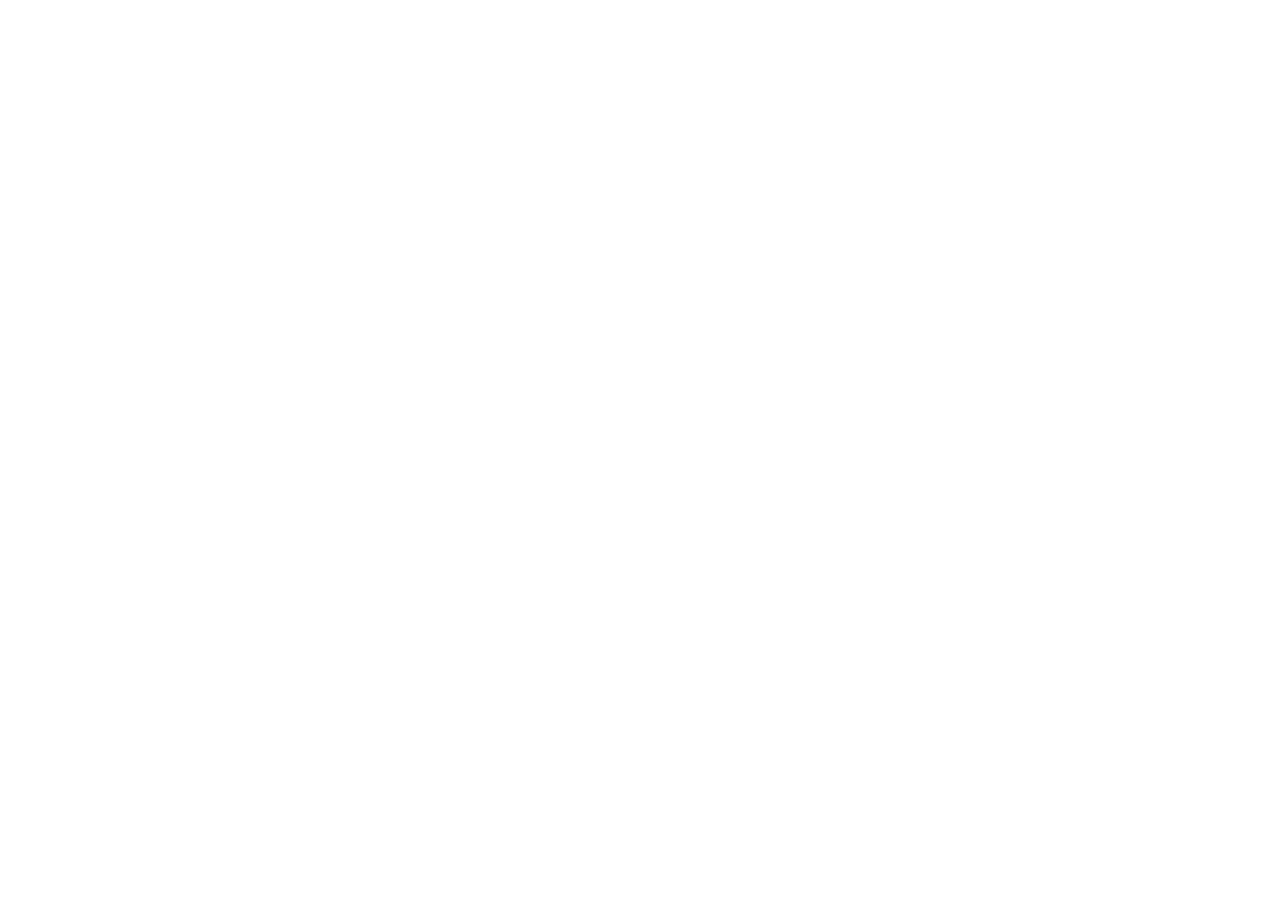
==== index.html @ 7c9c225d "Tita Redefined Initial Commit" ====
<!DOCTYPE html>
<html lang="en">
  <head>
    <meta charset="UTF-8" />
    <meta name="viewport" content="width=device-width, initial-scale=1.0" />
    <title>Tita</title>
    <link rel="stylesheet" href="./sass/style.css" />
  </head>
  <body></body>
</html>
---- sass/style.css ----
/*# sourceMappingURL=style.css.map */
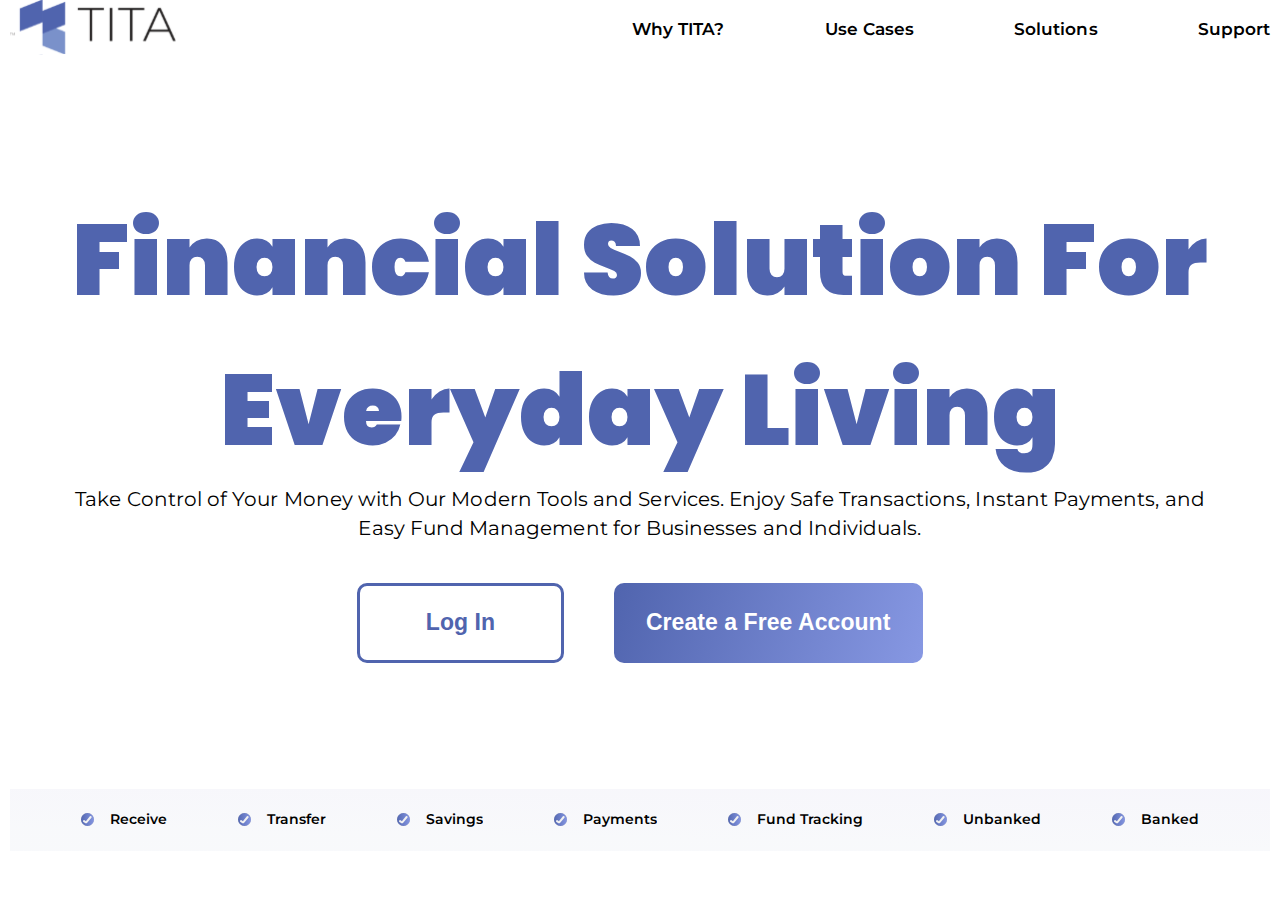
==== commit 40dd380f: "Solution section structure" ====
--- a/index.html
+++ b/index.html
@@ -6,5 +6,100 @@
     <title>Tita</title>
     <link rel="stylesheet" href="./sass/style.css" />
   </head>
-  <body></body>
+  <body>
+    <!-- Header Section -->
+    <section id="header">
+      <header>
+        <div class="nav">
+          <!-- nav header -->
+          <div class="nav_left">
+            <a href="./index.html"
+              ><img src="./images/tita_header.svg" alt="" class="logo"
+            /></a>
+            <!-- Menu Bar -->
+            <button class="nav-toggle">
+              <img src="./images/HamburgerMenu.svg" alt="" />
+            </button>
+          </div>
+          <!-- links -->
+          <ul class="links nav_right">
+            <li><a href="./faq.html">Why TITA?</a></li>
+            <li><a href="#usedCase">Use Cases</a></li>
+            <li><a href="#solution">Solutions</a></li>
+            <li><a href="./faq.html">Support</a></li>
+          </ul>
+        </div>
+      </header>
+    </section>
+    <!-- End Of Header Section -->
+
+    <!-- Hero Section -->
+    <section id="hero">
+      <div class="hero">
+        <div class="hero_content">
+          <h1>Financial Solution For Everyday Living</h1>
+          <p>
+            Take Control of Your Money with Our Modern Tools and Services. Enjoy
+            Safe Transactions, Instant Payments, and Easy Fund Management for
+            Businesses and Individuals.
+          </p>
+          <div class="hero_content_btn">
+            <button class="btn btn_light">Log In</button>
+            <button class="btn btn_gradient">Create a Free Account</button>
+          </div>
+        </div>
+      </div>
+    </section>
+    <!-- End of Hero Section -->
+
+    <!-- Infinity Loop Section -->
+    <section id="loop">
+      <div class="loop">
+        <!-- Flow 1 -->
+        <div class="loop_flow">
+          <img src="./images/tick.svg" alt="" />
+          <p>Receive</p>
+        </div>
+        <!-- Flow 2 -->
+        <div class="loop_flow">
+          <img src="./images/tick.svg" alt="" />
+          <p>Transfer</p>
+        </div>
+        <!-- Flow 3 -->
+        <div class="loop_flow">
+          <img src="./images/tick.svg" alt="" />
+          <p>Savings</p>
+        </div>
+        <!-- Flow 4 -->
+        <div class="loop_flow">
+          <img src="./images/tick.svg" alt="" />
+          <p>Payments</p>
+        </div>
+        <!-- Flow 5 -->
+        <div class="loop_flow">
+          <img src="./images/tick.svg" alt="" />
+          <p>Fund Tracking</p>
+        </div>
+        <!-- Flow 6 -->
+        <div class="loop_flow">
+          <img src="./images/tick.svg" alt="" />
+          <p>Unbanked</p>
+        </div>
+        <!-- Flow 7 -->
+        <div class="loop_flow">
+          <img src="./images/tick.svg" alt="" />
+          <p>Banked</p>
+        </div>
+      </div>
+    </section>
+    <!-- End of Infinity Loop Section -->
+
+    <!-- Solution Section -->
+    <section id="solution">
+      <div class="solution">
+        
+      </div>
+    </section>
+    <!-- End of Solution Section -->
+  </body>
 </html>
--- a/sass/style.css
+++ b/sass/style.css
@@ -1 +1,193 @@
-/*# sourceMappingURL=style.css.map */+@import url("https://fonts.googleapis.com/css2?family=Dancing+Script:wght@500&family=Great+Vibes&family=Hanken+Grotesk:wght@500;700;800&family=Manrope:wght@500;600;700;800&family=Montserrat:wght@300;400;500;600;700;800;900&family=Nunito:wght@600;700;800&family=Poppins:wght@900&family=Wix+Madefor+Text:wght@400;500;800&display=swap");
+/*
+=========
+Variables
+=========
+*/
+/*
+=========
+General Selector
+=========
+*/
+*,
+*::before,
+*::after {
+  margin: 0;
+  padding: 0;
+  box-sizing: border-box;
+}
+
+a {
+  text-decoration: none;
+}
+
+li {
+  list-style: none;
+}
+
+body {
+  font-family: "Montserrat", sans-serif;
+  width: calc(100vw - 20px);
+  max-width: 1900px;
+  margin: 0 auto;
+}
+
+.btn {
+  outline: none;
+  border: none;
+  border-radius: 10px;
+  cursor: pointer;
+}
+
+.btn_light {
+  border: 3px solid #5064ae;
+  background: #fff;
+  height: 80px;
+  padding: 0px 66px;
+  text-align: center;
+  color: #5064ae;
+  font-size: 23px;
+  font-weight: 600;
+  line-height: 21.657px;
+  letter-spacing: 0.059px;
+}
+
+.btn_light:hover {
+  background: linear-gradient(108deg, #5064ae 0%, #8798e3 100%);
+  color: #fff;
+  border: none;
+  transition: all 0.3s linear;
+}
+
+.btn_gradient {
+  width: 309px;
+  height: 80px;
+  padding: 0px 23px 0px 22px;
+  background: linear-gradient(108deg, #5064ae 0%, #8798e3 100%);
+  color: #fff;
+  text-align: center;
+  font-size: 23px;
+  font-weight: 600;
+  line-height: 21.657px;
+  letter-spacing: 0.059px;
+}
+
+.btn_gradient:hover {
+  background: #fff;
+  color: #5064ae;
+  border: 3px solid #5064ae;
+}
+
+/*
+=========
+Header Section
+=========
+*/
+#header header {
+  width: 100%;
+}
+#header header .nav {
+  display: flex;
+  align-items: center;
+  justify-content: space-between;
+}
+#header header .nav_left .nav-toggle {
+  display: none;
+}
+#header header .nav_right {
+  display: flex;
+  align-items: center;
+  gap: 100px;
+}
+#header header .nav_right li a {
+  color: #000;
+  font-size: 17px;
+  font-weight: 600;
+  line-height: 21.657px;
+  letter-spacing: 0.059px;
+}
+
+/*
+=========
+Hero Section
+=========
+*/
+#hero .hero {
+  height: 70vh;
+  margin: 50px 0;
+  display: flex;
+  justify-content: center;
+  align-items: center;
+}
+#hero .hero_content {
+  display: flex;
+  justify-content: center;
+  align-items: center;
+  flex-direction: column;
+  text-align: center;
+  width: 1148px;
+}
+#hero .hero_content h1 {
+  color: #5064ae;
+  text-align: center;
+  font-family: "Poppins", sans-serif;
+  font-size: 100px;
+  font-weight: 900;
+  letter-spacing: 0.045px;
+}
+#hero .hero_content p {
+  color: #000;
+  text-align: center;
+  font-size: 20px;
+  font-weight: 400;
+  line-height: 28.7px;
+  letter-spacing: 0.059px;
+}
+#hero .hero_content_btn {
+  display: flex;
+  align-items: center;
+  justify-content: center;
+  gap: 50px;
+  margin-top: 41px;
+}
+
+/*
+=========
+Loop Section
+=========
+*/
+#loop .loop {
+  width: 100%;
+  overflow: hidden;
+  display: flex;
+  justify-content: space-evenly;
+  background: linear-gradient(181deg, rgba(94, 83, 182, 0.05) 0.51%, rgba(77, 104, 161, 0.04) 73.96%);
+  /*
+  =========
+  Key Frames
+  =========
+  */
+}
+#loop .loop_flow {
+  animation: loop 25s linear infinite;
+  overflow: hidden;
+  display: flex;
+  align-items: center;
+  justify-content: center;
+  gap: 1rem;
+  color: #000;
+  font-size: 14px;
+  font-weight: 600;
+  line-height: 21.657px;
+  letter-spacing: 0.059px;
+  padding: 20px 0;
+}
+
+@keyframes loop {
+  from {
+    transform: translateX(0%);
+  }
+  to {
+    transform: translateX(100%);
+  }
+}/*# sourceMappingURL=style.css.map */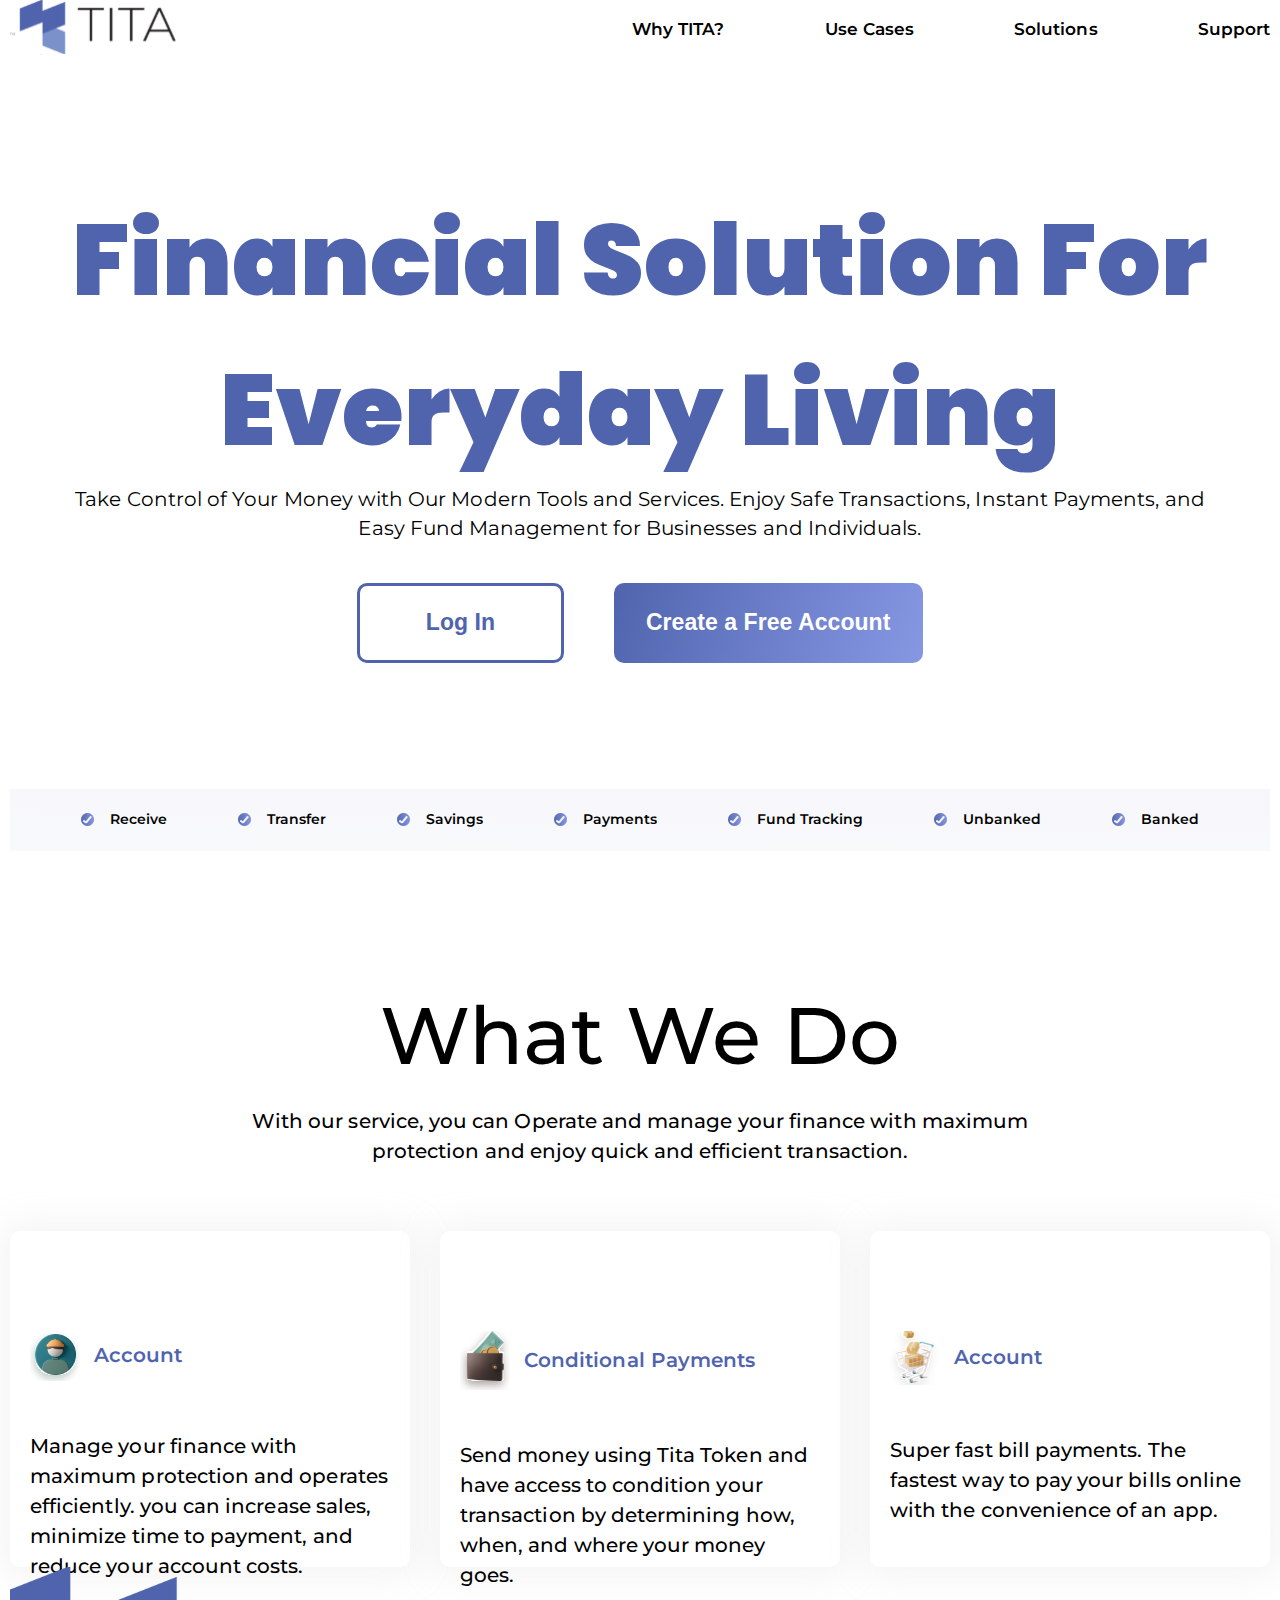
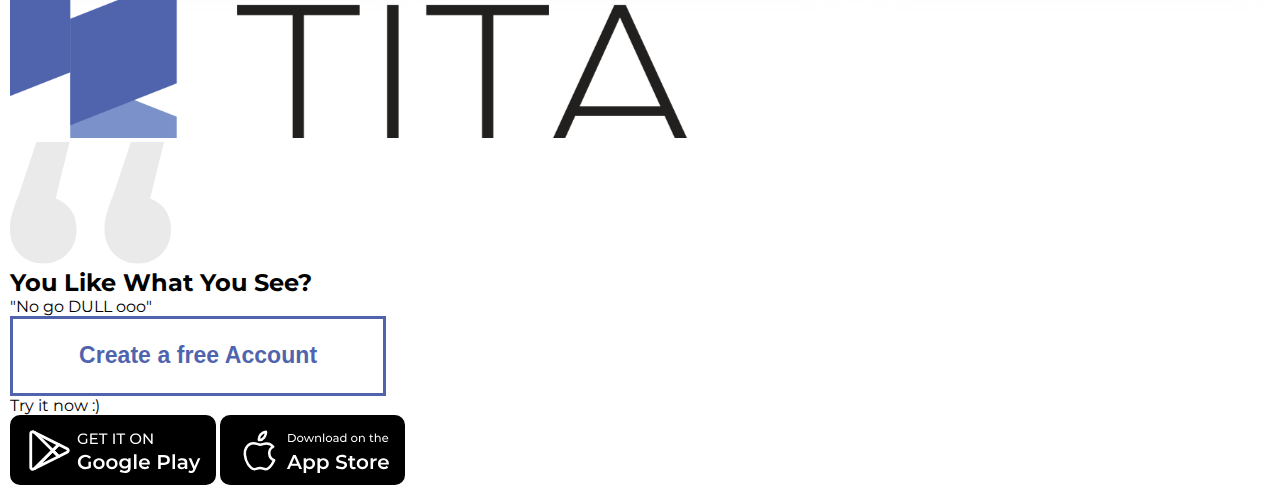
==== commit f643c04b: "Solution section structure" ====
--- a/index.html
+++ b/index.html
@@ -97,7 +97,82 @@
     <!-- Solution Section -->
     <section id="solution">
       <div class="solution">
-        
+        <div class="solution_header">
+          <h2>What We Do</h2>
+          <p>
+            With our service, you can Operate and manage your finance with
+            maximum protection and enjoy quick and efficient transaction.
+          </p>
+        </div>
+        <div class="solution_cards">
+          <!-- Card_1 -->
+          <div class="solution_card">
+            <div class="solution_card_img">
+              <img src="./images/acct.svg" alt="" />
+              <p>Account</p>
+            </div>
+            <div class="solution_card_content">
+              <p>
+                Manage your finance with maximum protection and operates
+                efficiently. you can increase sales, minimize time to payment,
+                and reduce your account costs.
+              </p>
+            </div>
+          </div>
+          <!-- Card_2 -->
+          <div class="solution_card">
+            <div class="solution_card_img">
+              <img src="./images/conditionalPayment.svg" alt="" />
+              <p>Conditional Payments</p>
+            </div>
+            <div class="solution_card_content">
+              <p>
+                Send money using Tita Token and have access to condition your
+                transaction by determining how, when, and where your money goes.
+              </p>
+            </div>
+          </div>
+          <!-- Card_3 -->
+          <div class="solution_card">
+            <div class="solution_card_img">
+              <img src="./images/billPayment.svg" alt="" />
+              <p>Account</p>
+            </div>
+            <div class="solution_card_content">
+              <p>
+                Super fast bill payments. The fastest way to pay your bills
+                online with the convenience of an app.
+              </p>
+            </div>
+          </div>
+        </div>
+
+        <!-- Join Section -->
+        <section id="join">
+          <div class="join">
+            <div class="join_left">
+              <img src="./images/tita_svg.svg" alt="" />
+            </div>
+            <div class="join_right">
+              <div class="join_right_top">
+                <div class="music">
+                  <img src="./images/music.svg" alt="" />
+                  <h2>You Like What You See?</h2>
+                </div>
+                <p>"No go DULL ooo"</p>
+                <button class="btn_light">Create a free Account</button>
+              </div>
+              <div class="join_right_bottom">
+                <p>Try it now :)</p>
+                <div class="app">
+                  <img src="./images/googlePlay.svg" alt="" />
+                  <img src="./images/AppStore.svg" alt="" />
+                </div>
+              </div>
+            </div>
+          </div>
+        </section>
+        <!-- End of Join Section -->
       </div>
     </section>
     <!-- End of Solution Section -->
--- a/sass/style.css
+++ b/sass/style.css
@@ -162,11 +162,6 @@
   display: flex;
   justify-content: space-evenly;
   background: linear-gradient(181deg, rgba(94, 83, 182, 0.05) 0.51%, rgba(77, 104, 161, 0.04) 73.96%);
-  /*
-  =========
-  Key Frames
-  =========
-  */
 }
 #loop .loop_flow {
   animation: loop 25s linear infinite;
@@ -183,6 +178,73 @@
   padding: 20px 0;
 }
 
+/*
+  ==========
+  Solution Section
+  ==========
+  */
+#solution .solution {
+  margin-block-start: 174px;
+}
+#solution .solution_header {
+  text-align: center;
+  width: 780px;
+  margin: 0 auto;
+}
+#solution .solution_header h2 {
+  font-size: 80px;
+  font-weight: 500;
+  line-height: 21.657px;
+  letter-spacing: 0.059px;
+  margin-block-end: 60px;
+}
+#solution .solution_header p {
+  font-size: 20px;
+  font-weight: 500;
+  line-height: 30px;
+  letter-spacing: 0.059px;
+}
+#solution .solution_cards {
+  display: flex;
+  justify-content: center;
+  align-items: center;
+  gap: 30px;
+  margin-block-start: 65px;
+}
+#solution .solution_cards .solution_card {
+  width: 456px;
+  height: 336px;
+  border-radius: 10px;
+  background: #fff;
+  box-shadow: 1px 1px 34px 10px rgba(187, 187, 187, 0.15);
+  padding: 20px;
+}
+#solution .solution_cards .solution_card_img {
+  display: flex;
+  align-items: center;
+  gap: 14px;
+  margin-block-start: 80px;
+}
+#solution .solution_cards .solution_card_img p {
+  color: #5064ae;
+  font-size: 20px;
+  font-weight: 600;
+  line-height: 21.657px;
+  letter-spacing: 0.059px;
+}
+#solution .solution_cards .solution_card_content p {
+  margin-block-start: 50px;
+  font-size: 20px;
+  font-weight: 500;
+  line-height: 30px;
+  letter-spacing: 0.059px;
+}
+
+/*
+===========
+Key Frames
+===========
+*/
 @keyframes loop {
   from {
     transform: translateX(0%);
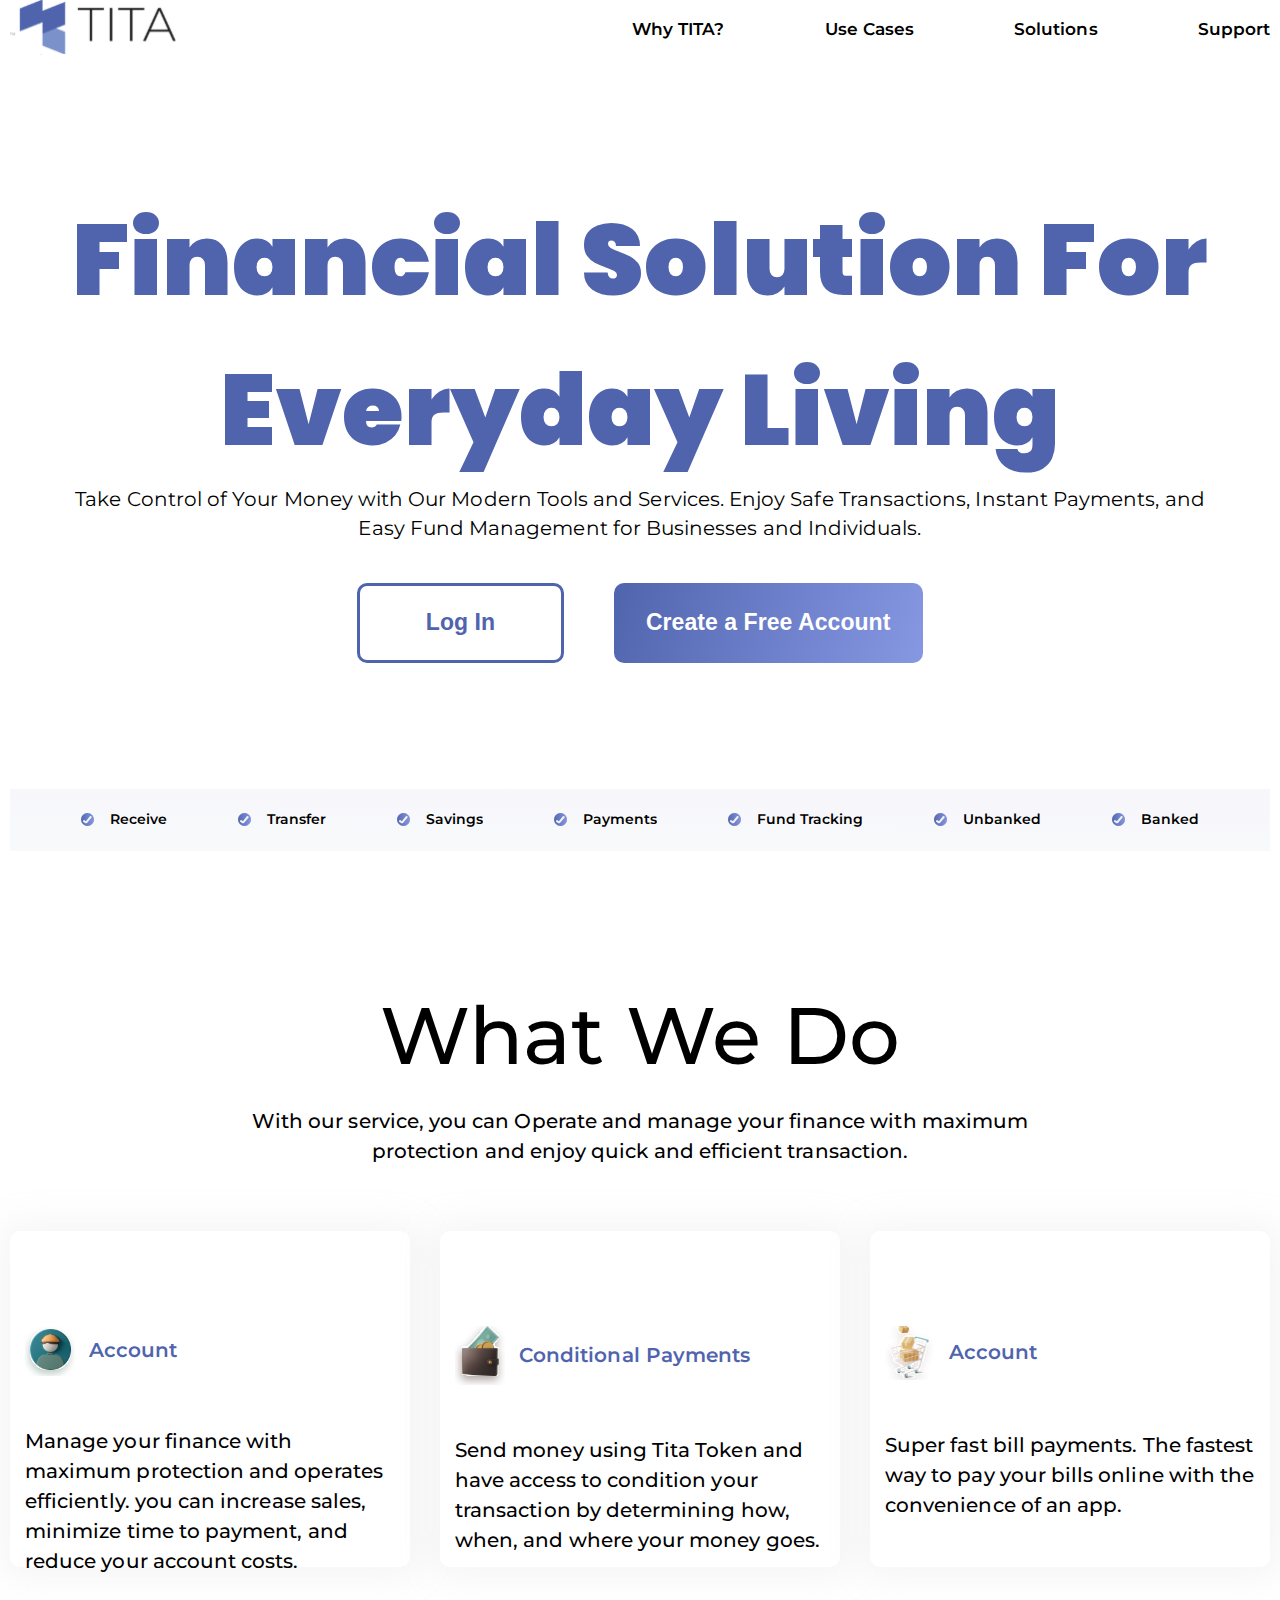
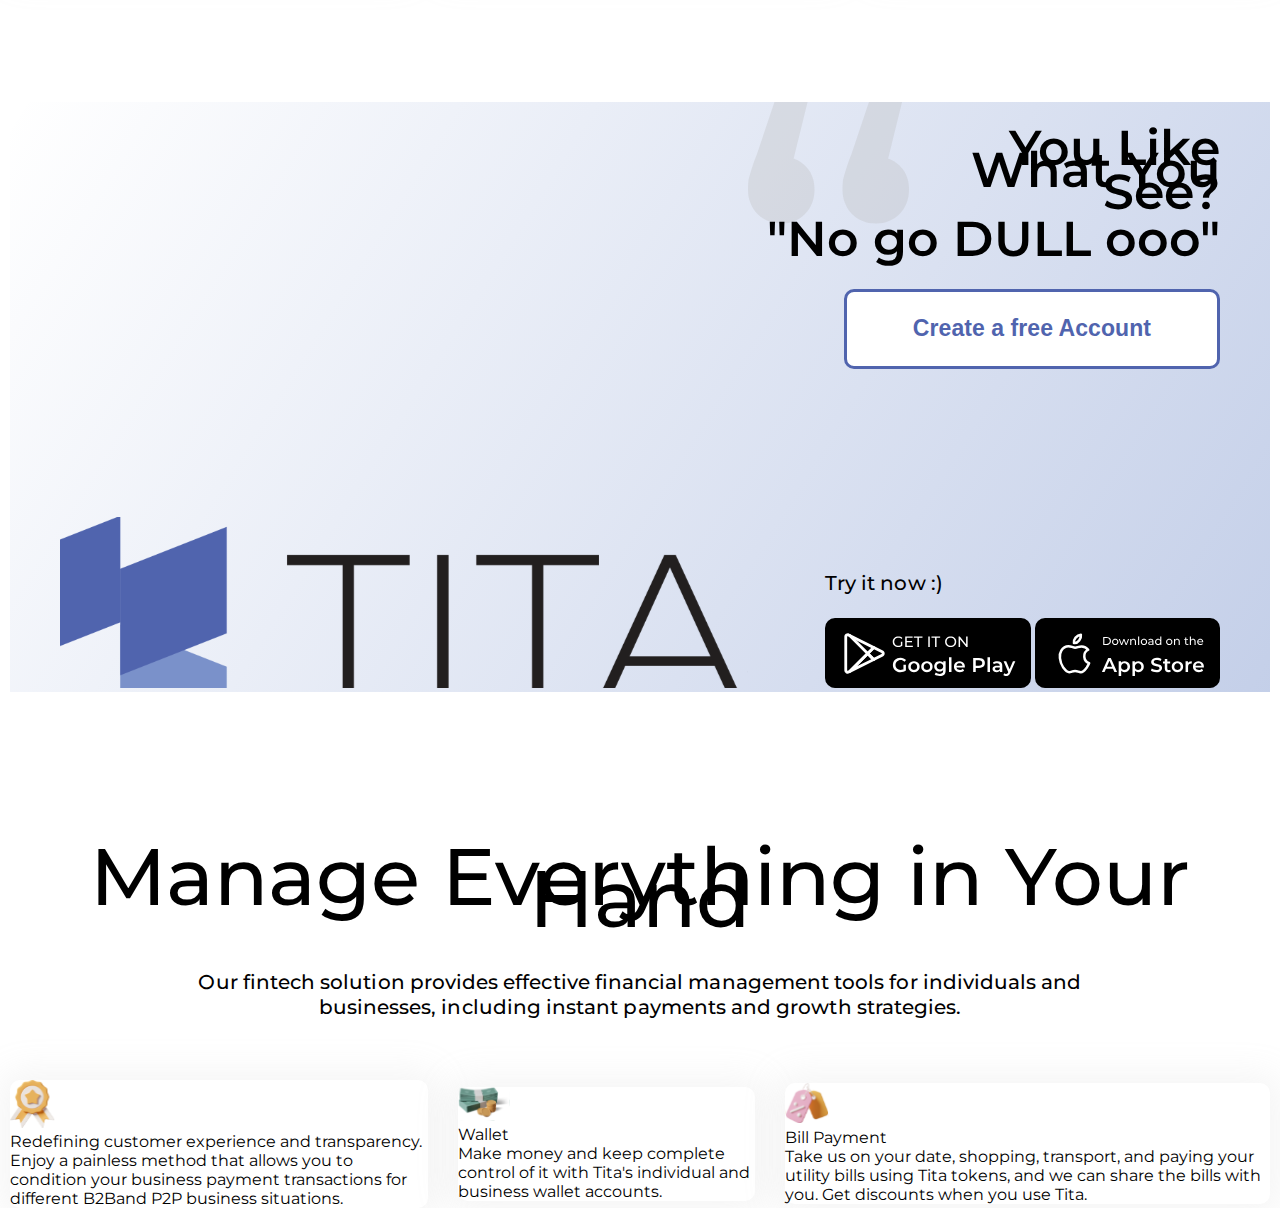
==== commit 6cf2e2a7: "Solution section styling" ====
--- a/index.html
+++ b/index.html
@@ -160,7 +160,7 @@
                   <h2>You Like What You See?</h2>
                 </div>
                 <p>"No go DULL ooo"</p>
-                <button class="btn_light">Create a free Account</button>
+                <button class="btn btn_light">Create a free Account</button>
               </div>
               <div class="join_right_bottom">
                 <p>Try it now :)</p>
@@ -173,6 +173,67 @@
           </div>
         </section>
         <!-- End of Join Section -->
+
+        <!-- Manage Section-->
+        <section id="manage">
+          <div class="manage">
+            <div class="manage_header">
+              <h2>Manage Everything in Your Hand</h2>
+              <p>
+                Our fintech solution provides effective financial management
+                tools for individuals and businesses, including instant payments
+                and growth strategies.
+              </p>
+            </div>
+            <!-- Manage Card Section -->
+            <div class="manage_cards">
+              <!-- Card_1 -->
+              <div class="manage_card">
+                <div class="manage_card_img">
+                  <img src="./images/manage1.svg" alt="" />
+                  <p>Redefining customer experience and transparency.</p>
+                </div>
+                <div class="manage_card_content">
+                  <p>
+                    Enjoy a painless method that allows you to condition your
+                    business payment transactions for different B2Band P2P
+                    business situations.
+                  </p>
+                </div>
+              </div>
+              <!-- Card_2 -->
+              <div class="manage_card">
+                <div class="manage_card_img">
+                  <img src="./images/manage2.svg" alt="" />
+                  <p>Wallet</p>
+                </div>
+                <div class="manage_card_content">
+                  <p>
+                    Make money and keep complete control of it with Tita's
+                    individual and business wallet accounts.
+                  </p>
+                </div>
+              </div>
+              <!-- Card_3 -->
+              <div class="manage_card">
+                <div class="manage_card_img">
+                  <img src="./images/manage3.svg" alt="" />
+                  <p>Bill Payment</p>
+                </div>
+                <div class="manage_card_content">
+                  <p>
+                    Take us on your date, shopping, transport, and paying your
+                    utility bills using Tita tokens, and we can share the bills
+                    with you.
+                    
+                    <span>Get discounts when you use Tita.</span>
+                  </p>
+                </div>
+              </div>
+            </div>
+          </div>
+        </section>
+        <!-- End of Manage Section-->
       </div>
     </section>
     <!-- End of Solution Section -->
--- a/sass/style.css
+++ b/sass/style.css
@@ -52,13 +52,6 @@
   letter-spacing: 0.059px;
 }
 
-.btn_light:hover {
-  background: linear-gradient(108deg, #5064ae 0%, #8798e3 100%);
-  color: #fff;
-  border: none;
-  transition: all 0.3s linear;
-}
-
 .btn_gradient {
   width: 309px;
   height: 80px;
@@ -72,12 +65,6 @@
   letter-spacing: 0.059px;
 }
 
-.btn_gradient:hover {
-  background: #fff;
-  color: #5064ae;
-  border: 3px solid #5064ae;
-}
-
 /*
 =========
 Header Section
@@ -105,6 +92,9 @@
   font-weight: 600;
   line-height: 21.657px;
   letter-spacing: 0.059px;
+}
+#header header .nav_right li a:hover {
+  color: #5064ae;
 }
 
 /*
@@ -185,6 +175,16 @@
   */
 #solution .solution {
   margin-block-start: 174px;
+  /*
+  ==========
+  Join Section
+  ==========
+  */
+  /*
+  ==========
+  Join Section
+  ==========
+  */
 }
 #solution .solution_header {
   text-align: center;
@@ -217,7 +217,7 @@
   border-radius: 10px;
   background: #fff;
   box-shadow: 1px 1px 34px 10px rgba(187, 187, 187, 0.15);
-  padding: 20px;
+  padding: 15px;
 }
 #solution .solution_cards .solution_card_img {
   display: flex;
@@ -238,6 +238,87 @@
   font-weight: 500;
   line-height: 30px;
   letter-spacing: 0.059px;
+}
+#solution .solution #join .join {
+  margin-block-start: 135px;
+  background: linear-gradient(122deg, rgba(238, 237, 246, 0) 0.51%, rgba(60, 97, 181, 0.3) 100%);
+  display: flex;
+  justify-content: space-between;
+  padding: 0 50px;
+  height: 590px;
+}
+#solution .solution #join .join_left {
+  align-self: flex-end;
+}
+#solution .solution #join .join_right {
+  text-align: right;
+  display: flex;
+  flex-direction: column;
+  justify-content: space-between;
+}
+#solution .solution #join .join_right_top p {
+  font-size: 49px;
+  font-weight: 600;
+  line-height: 30px;
+  letter-spacing: 0.059px;
+}
+#solution .solution #join .join_right_top button {
+  margin-block-start: 35px;
+}
+#solution .solution #join .join_right_top .music {
+  display: flex;
+}
+#solution .solution #join .join_right_top .music h2 {
+  margin-block-start: 35px;
+}
+#solution .solution #join .join_right_top .music h2 {
+  font-size: 49px;
+  font-weight: 600;
+  line-height: 21.657px;
+  letter-spacing: 0.059px;
+}
+#solution .solution #join .join_right_bottom {
+  align-self: flex-end;
+}
+#solution .solution #join .join_right_bottom p {
+  text-align: left;
+  font-size: 20px;
+  font-weight: 500;
+  line-height: 21.657px;
+  letter-spacing: 0.059px;
+  margin-block-end: 24px;
+}
+#solution .solution #manage .manage {
+  margin-block-start: 174px;
+}
+#solution .solution #manage .manage_header {
+  text-align: center;
+}
+#solution .solution #manage .manage_header h2 {
+  font-size: 80px;
+  font-weight: 500;
+  line-height: 21.657px;
+  letter-spacing: 0.059px;
+}
+#solution .solution #manage .manage_header p {
+  font-size: 20px;
+  font-weight: 500;
+  line-height: 25px;
+  letter-spacing: 0.059px;
+  width: 1000px;
+  text-align: center;
+  margin: 60px auto;
+}
+#solution .solution #manage .manage_cards {
+  display: flex;
+  justify-content: center;
+  align-items: center;
+  gap: 30px;
+}
+#solution .solution #manage .manage_cards .manage_card {
+  border-radius: 10px;
+  background: #fff;
+  box-shadow: 1px 1px 34px 10px rgba(187, 187, 187, 0.15);
 }
 
 /*
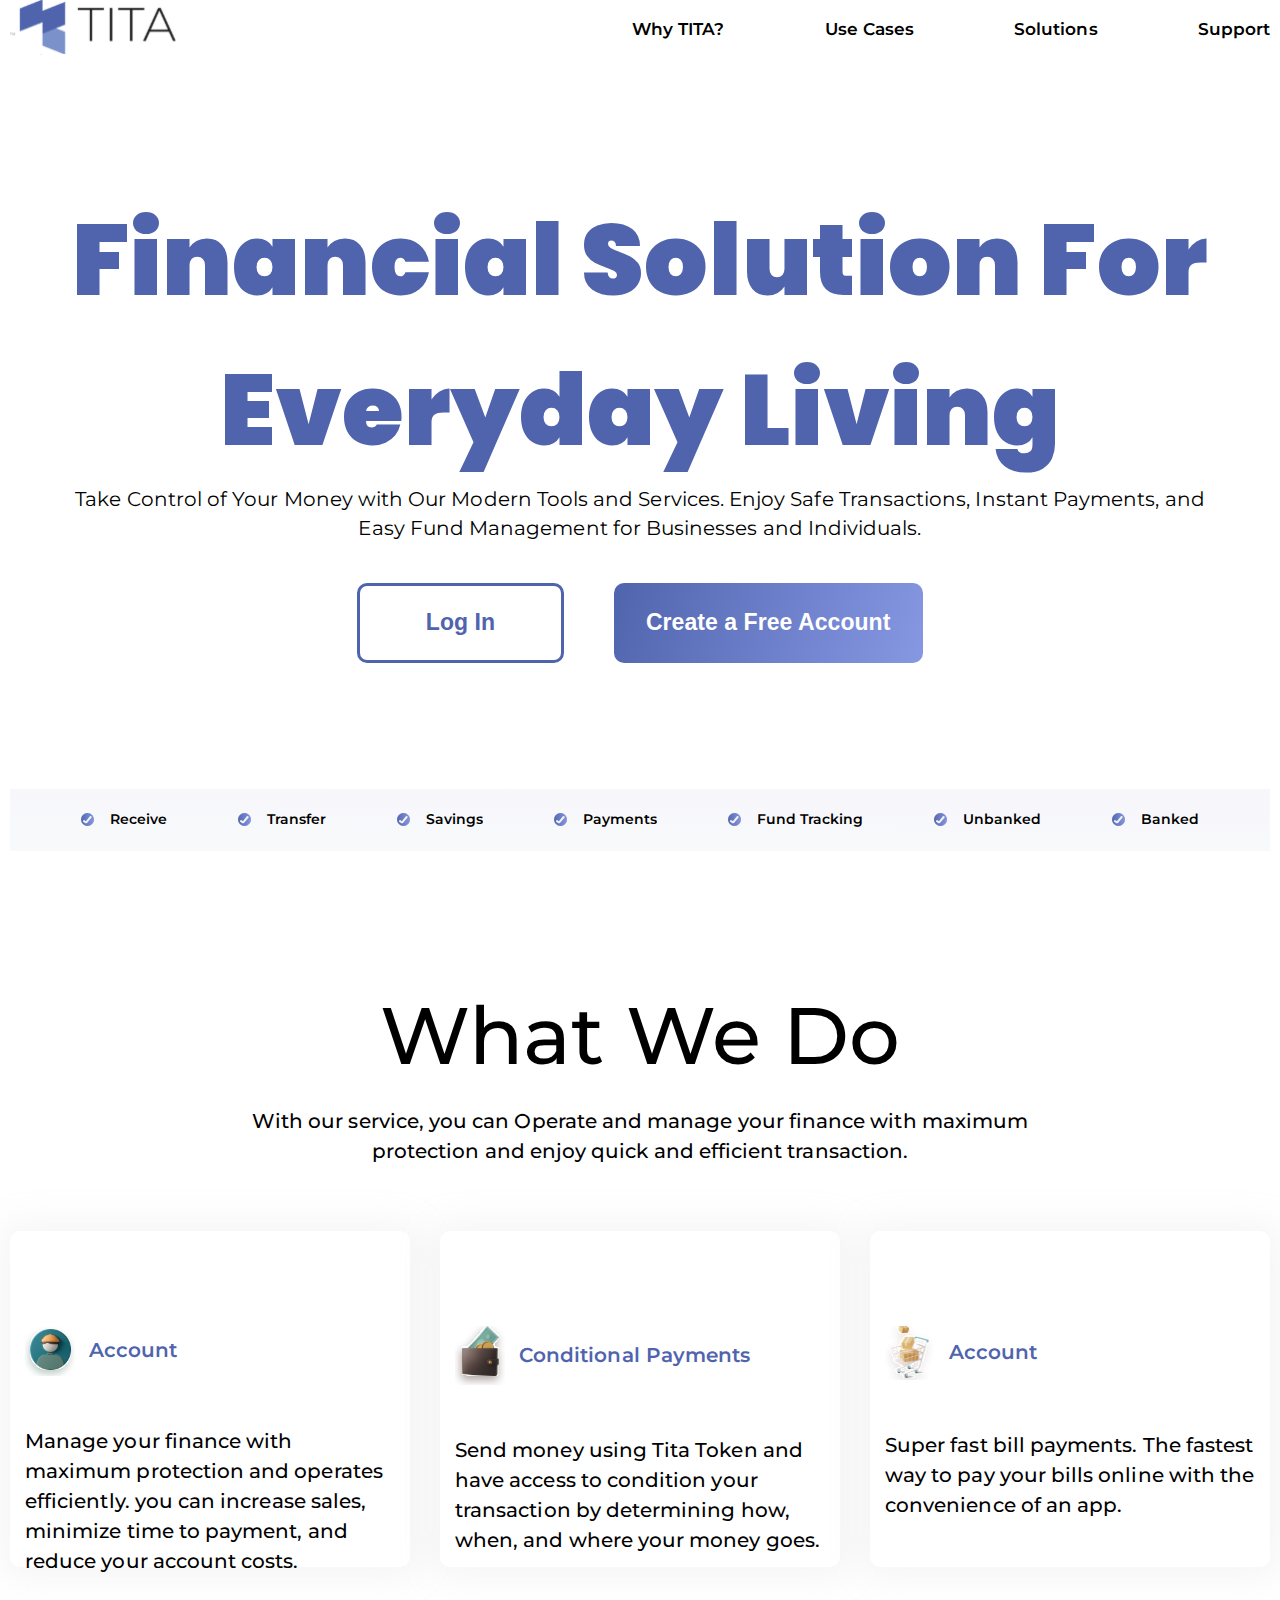
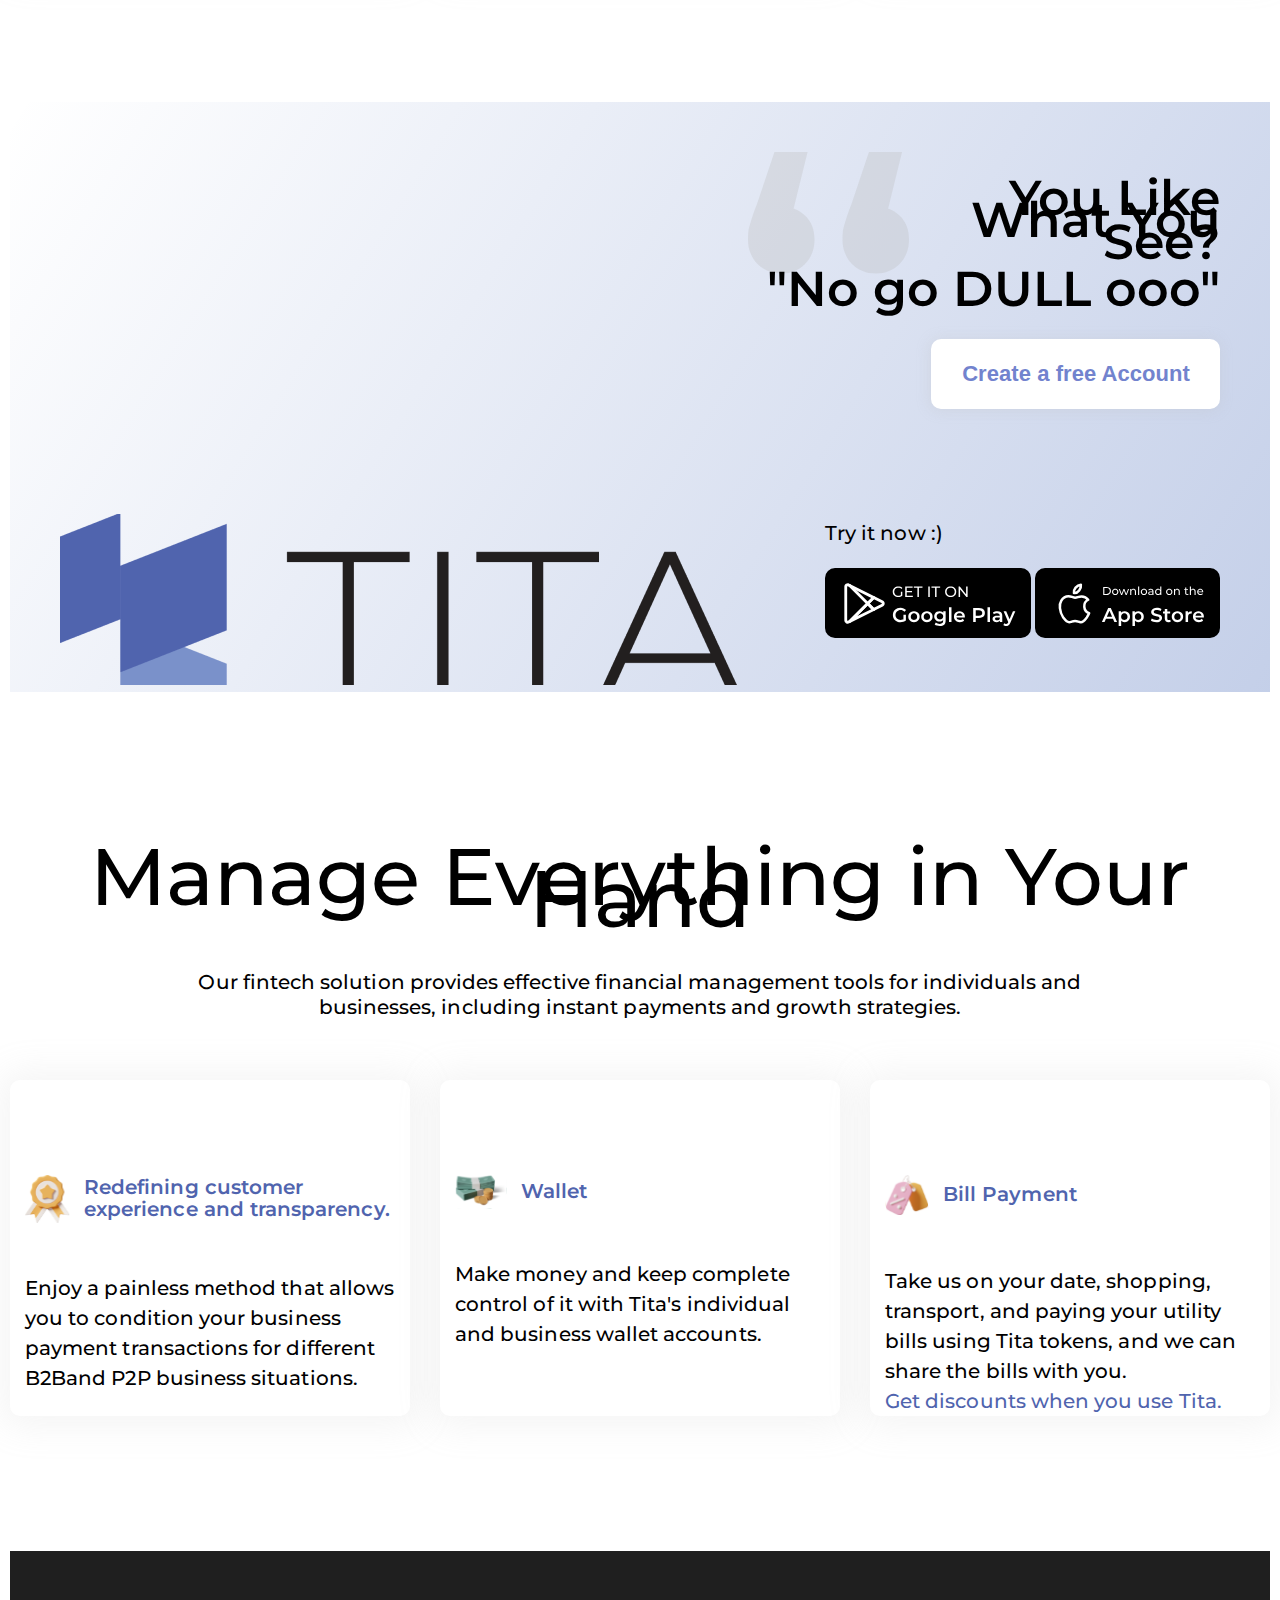
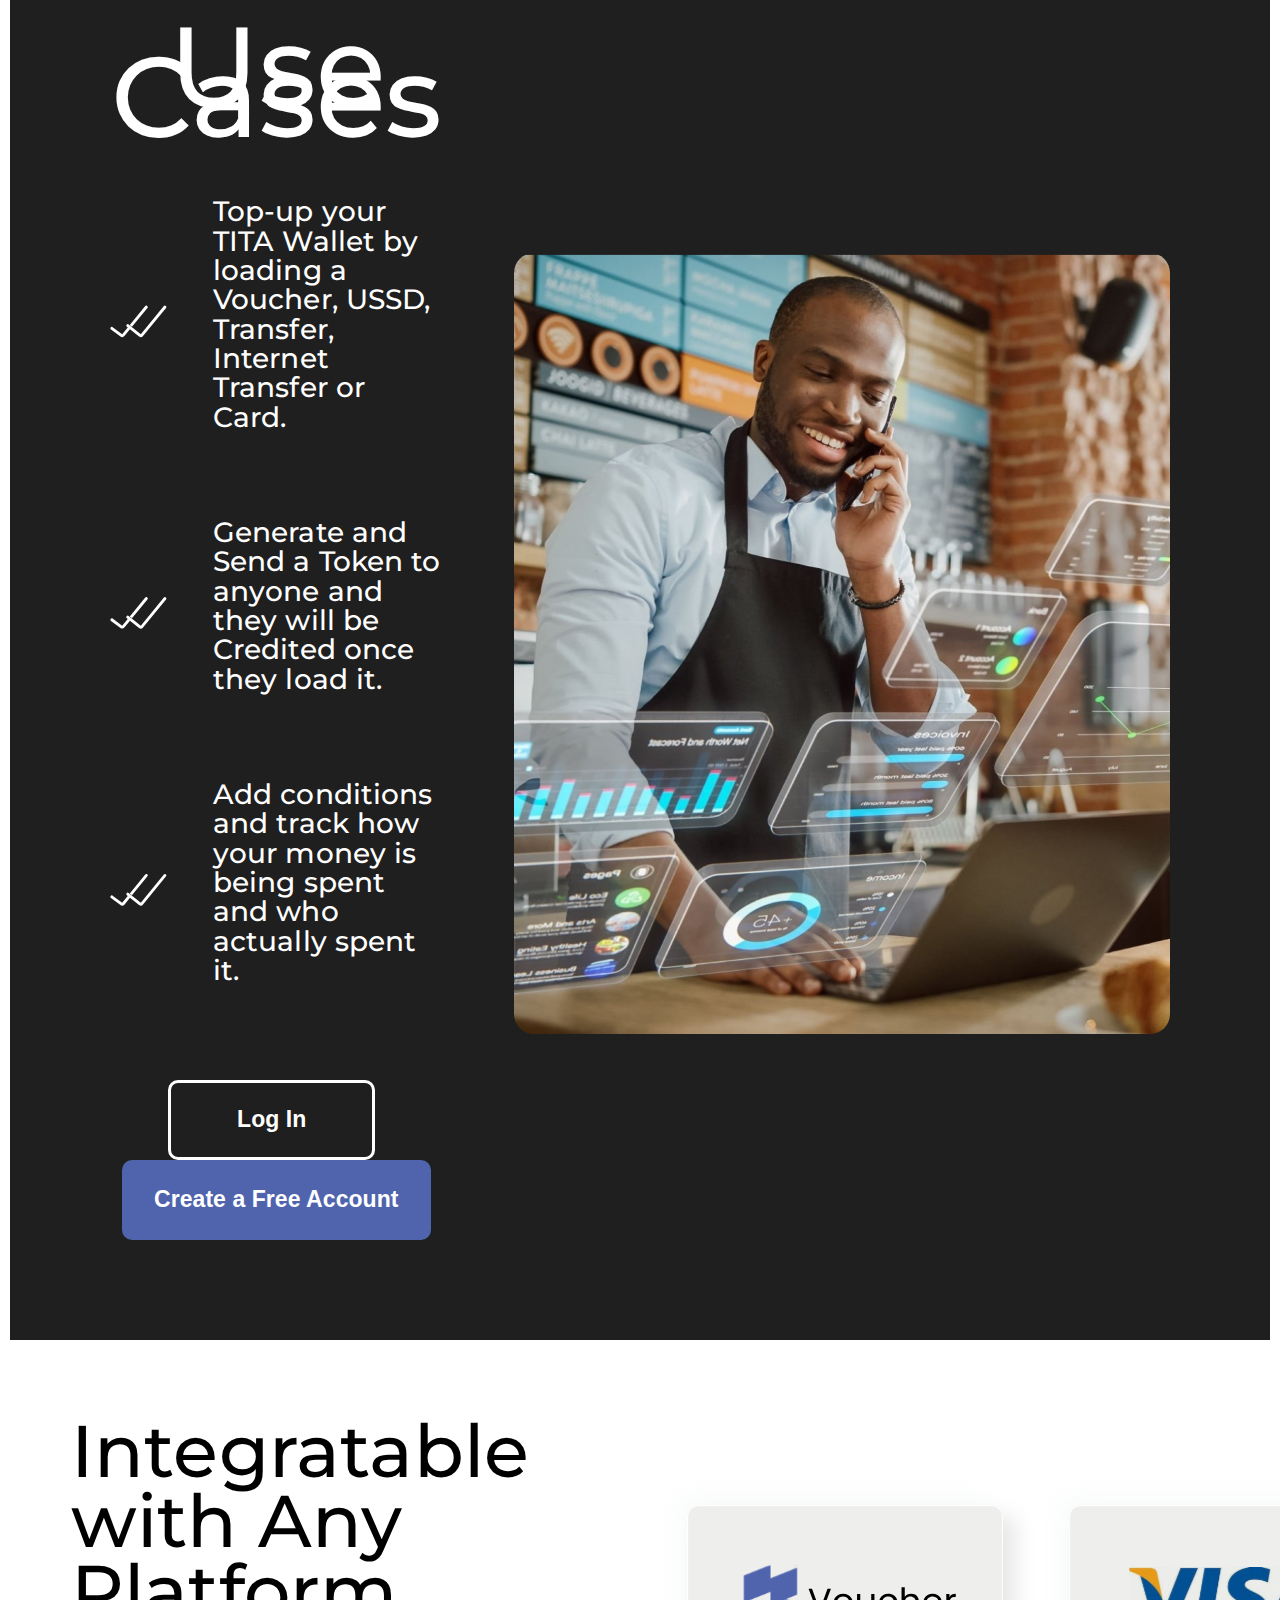
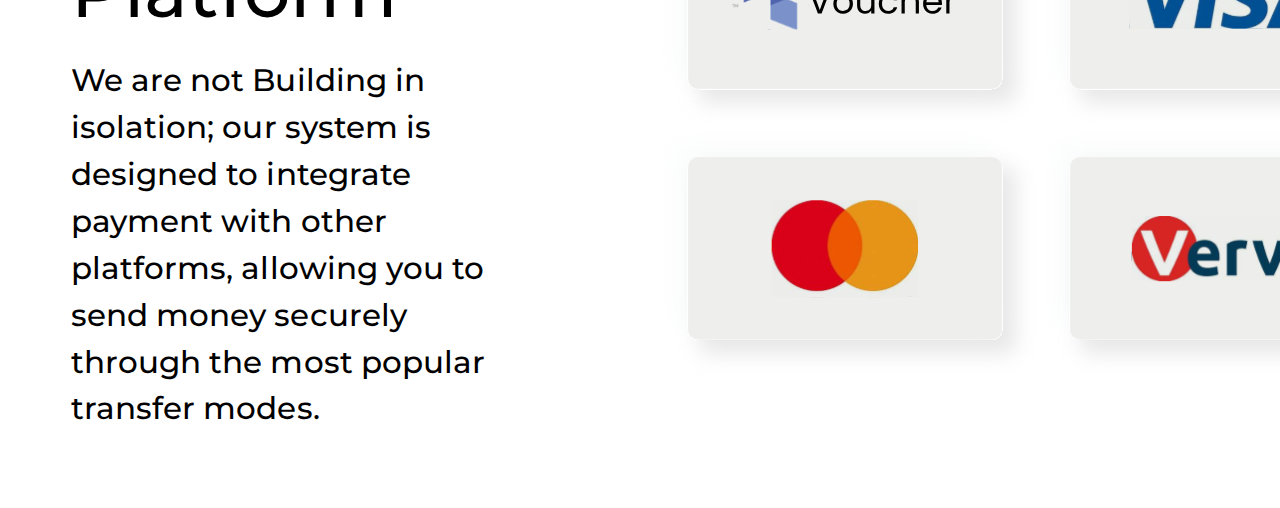
==== commit 4c7d2157: "Tita card structure and styling" ====
--- a/index.html
+++ b/index.html
@@ -151,7 +151,7 @@
         <section id="join">
           <div class="join">
             <div class="join_left">
-              <img src="./images/tita_svg.svg" alt="" />
+              <img src="./images/tita_big.png" alt="" />
             </div>
             <div class="join_right">
               <div class="join_right_top">
@@ -160,7 +160,7 @@
                   <h2>You Like What You See?</h2>
                 </div>
                 <p>"No go DULL ooo"</p>
-                <button class="btn btn_light">Create a free Account</button>
+                <button class="btn btn__light">Create a free Account</button>
               </div>
               <div class="join_right_bottom">
                 <p>Try it now :)</p>
@@ -225,7 +225,7 @@
                     Take us on your date, shopping, transport, and paying your
                     utility bills using Tita tokens, and we can share the bills
                     with you.
-                    
+                    <br />
                     <span>Get discounts when you use Tita.</span>
                   </p>
                 </div>
@@ -237,5 +237,66 @@
       </div>
     </section>
     <!-- End of Solution Section -->
+
+    <!-- Use Case Section -->
+    <section id="useCase">
+      <div class="useCase">
+        <div class="useCase_left">
+          <h2>Use Cases</h2>
+          <div class="cases">
+            <div class="case">
+              <img src="./images/tita_mark.svg" alt="" />
+              <p>
+                Top-up your TITA Wallet by loading a Voucher, USSD, Transfer,
+                Internet Transfer or Card.
+              </p>
+            </div>
+            <div class="case">
+              <img src="./images/tita_mark.svg" alt="" />
+              <p>
+                Generate and Send a Token to anyone and they will be Credited
+                once they load it.
+              </p>
+            </div>
+            <div class="case">
+              <img src="./images/tita_mark.svg" alt="" />
+              <p>
+                Add conditions and track how your money is being spent and who
+                actually spent it.
+              </p>
+            </div>
+          </div>
+          <div class="useCase_left_btns">
+            <button class="btn useCase_light">Log In</button>
+            <button class="btn useCase_dark">Create a Free Account</button>
+          </div>
+        </div>
+        <div class="useCase_right">
+          <img src="./images/useCases.svg" alt="" />
+        </div>
+      </div>
+    </section>
+    <!-- End of Use Case Section -->
+
+    <!-- Card Section -->
+    <section id="tita_card">
+      <div class="tita_card">
+        <div class="tita_card_left">
+          <h2>Integratable with Any Platform</h2>
+          <p>
+            We are not Building in isolation; our system is designed to
+            integrate payment with other platforms, allowing you to send money
+            securely through the most popular transfer modes.
+          </p>
+        </div>
+        <div class="tita_card_right">
+          <img src="./images/tita_voucher.svg" alt="">
+          <img src="./images/tita_visa.svg" alt="">
+          <img src="./images/tita_master.svg" alt="">
+          <img src="./images/tita_verve.svg" alt="">
+        </div>
+      </div>
+    </section>
+    <!-- End of Card Section -->
   </body>
 </html>
--- a/sass/style.css
+++ b/sass/style.css
@@ -50,6 +50,19 @@
   font-weight: 600;
   line-height: 21.657px;
   letter-spacing: 0.059px;
+}
+
+.btn__light {
+  color: #7283ce;
+  text-align: center;
+  font-size: 22px;
+  font-weight: 700;
+  line-height: 21.657px;
+  letter-spacing: 0.059px;
+  height: 70px;
+  padding: 24px 30px 24px 31px;
+  background: #fff;
+  box-shadow: -1px 1px 14px 0px rgba(189, 189, 189, 0.25);
 }
 
 .btn_gradient {
@@ -244,11 +257,13 @@
   background: linear-gradient(122deg, rgba(238, 237, 246, 0) 0.51%, rgba(60, 97, 181, 0.3) 100%);
   display: flex;
   justify-content: space-between;
-  padding: 0 50px;
+  padding: 50px;
   height: 590px;
 }
 #solution .solution #join .join_left {
   align-self: flex-end;
+  margin-block-end: -4%;
+  z-index: 1;
 }
 #solution .solution #join .join_right {
   text-align: right;
@@ -316,9 +331,140 @@
   gap: 30px;
 }
 #solution .solution #manage .manage_cards .manage_card {
+  width: 456px;
+  height: 336px;
   border-radius: 10px;
   background: #fff;
+  padding: 15px;
   box-shadow: 1px 1px 34px 10px rgba(187, 187, 187, 0.15);
+}
+#solution .solution #manage .manage_cards .manage_card_img {
+  display: flex;
+  align-items: center;
+  gap: 14px;
+  margin-block-start: 80px;
+}
+#solution .solution #manage .manage_cards .manage_card_img p {
+  color: #5064ae;
+  font-size: 20px;
+  font-weight: 600;
+  line-height: 21.657px;
+  letter-spacing: 0.059px;
+}
+#solution .solution #manage .manage_cards .manage_card_content p {
+  margin-block-start: 50px;
+  font-size: 20px;
+  font-weight: 500;
+  line-height: 30px;
+  letter-spacing: 0.059px;
+}
+#solution .solution #manage .manage_cards .manage_card_content p span {
+  color: #5064ae;
+  padding-top: 20px;
+}
+
+/*
+===========
+useCase Section
+===========
+*/
+#useCase .useCase {
+  background: #1f1f1f;
+  margin-block-start: 135px;
+  display: flex;
+  justify-content: center;
+  align-items: center;
+  gap: 70.46px;
+  color: #fff;
+  padding: 100px;
+}
+#useCase .useCase_left {
+  width: 50%;
+  text-align: center;
+}
+#useCase .useCase_left h2 {
+  font-size: 113.443px;
+  font-weight: 500;
+  line-height: 30.711px;
+  letter-spacing: 0.084px;
+  margin-block-end: 85.28px;
+}
+#useCase .useCase_left .cases {
+  text-align: left;
+  display: flex;
+  flex-direction: column;
+  justify-content: center;
+  align-items: center;
+  gap: 85.82px;
+}
+#useCase .useCase_left .cases .case {
+  display: flex;
+}
+#useCase .useCase_left .cases .case p {
+  font-size: 28.361px;
+  font-weight: 500;
+  line-height: 29.353px;
+  letter-spacing: 0.084px;
+}
+#useCase .useCase_left_btns {
+  margin-block-start: 94.08px;
+}
+#useCase .useCase_left_btns .useCase_light {
+  margin-inline-end: 10px;
+  color: inherit;
+  height: 80px;
+  padding: 0px 66px;
+  font-size: 23px;
+  font-weight: 600;
+  line-height: 21.657px;
+  letter-spacing: 0.059px;
+  background: transparent;
+  border-radius: 10px;
+  border: 3px solid #fff;
+}
+#useCase .useCase_left_btns .useCase_dark {
+  border-radius: 10px;
+  background: #5064ae;
+  width: 309px;
+  height: 80px;
+  padding: 0px 23px 0px 22px;
+  font-size: 23px;
+  font-weight: 600;
+  line-height: 21.657px;
+  letter-spacing: 0.059px;
+  color: inherit;
+}
+
+/*
+===========
+Tita_Card Section
+===========
+*/
+#tita_card .tita_card {
+  display: flex;
+  justify-content: center;
+  align-items: center;
+  gap: 125.96px;
+  width: 100%;
+  padding: 76px;
+}
+#tita_card .tita_card_left h2 {
+  font-size: 73.145px;
+  font-weight: 500;
+  line-height: 70px;
+  letter-spacing: 0.213px;
+}
+#tita_card .tita_card_left p {
+  margin-block-start: 31.57px;
+  font-size: 31.2px;
+  font-weight: 500;
+  line-height: 46.9px;
+  letter-spacing: 0.059px;
+}
+#tita_card .tita_card_right {
+  width: 50%;
+  display: grid;
+  grid-template-columns: repeat(2, 1fr);
 }
 
 /*
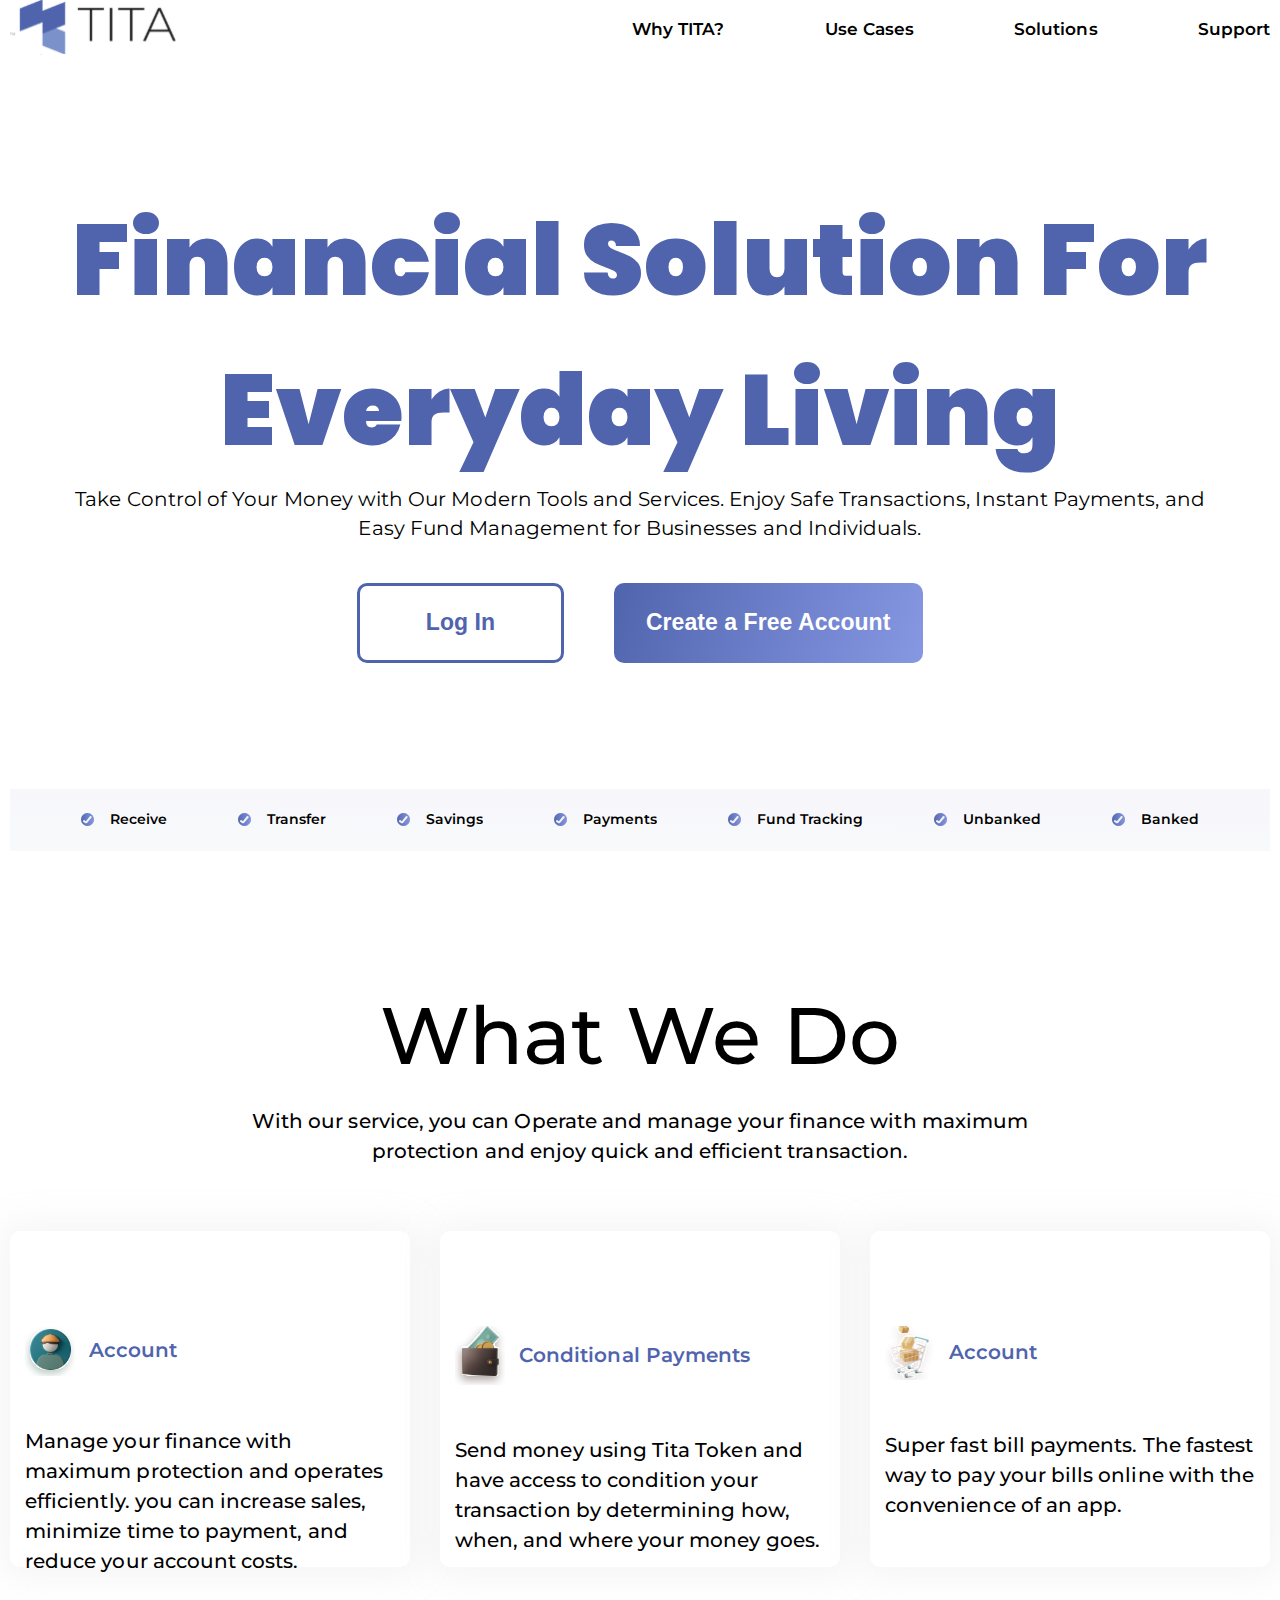
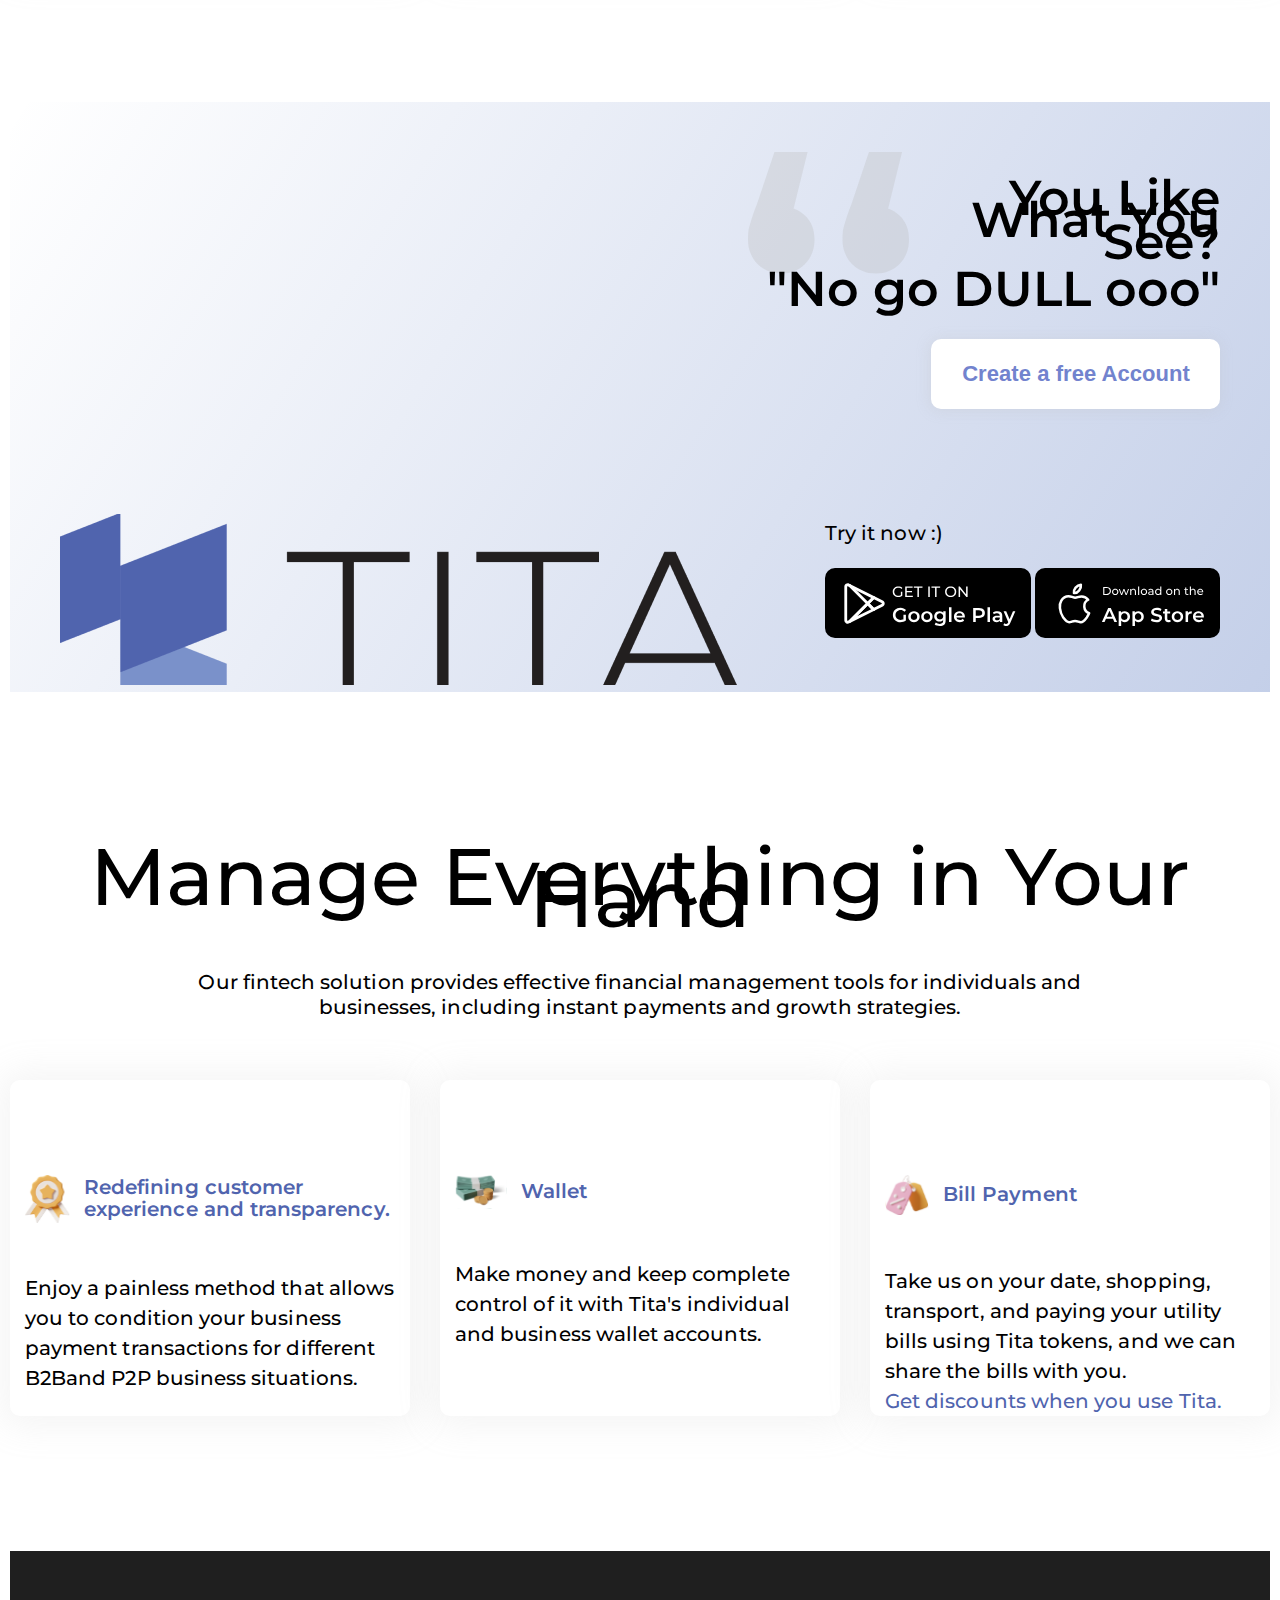
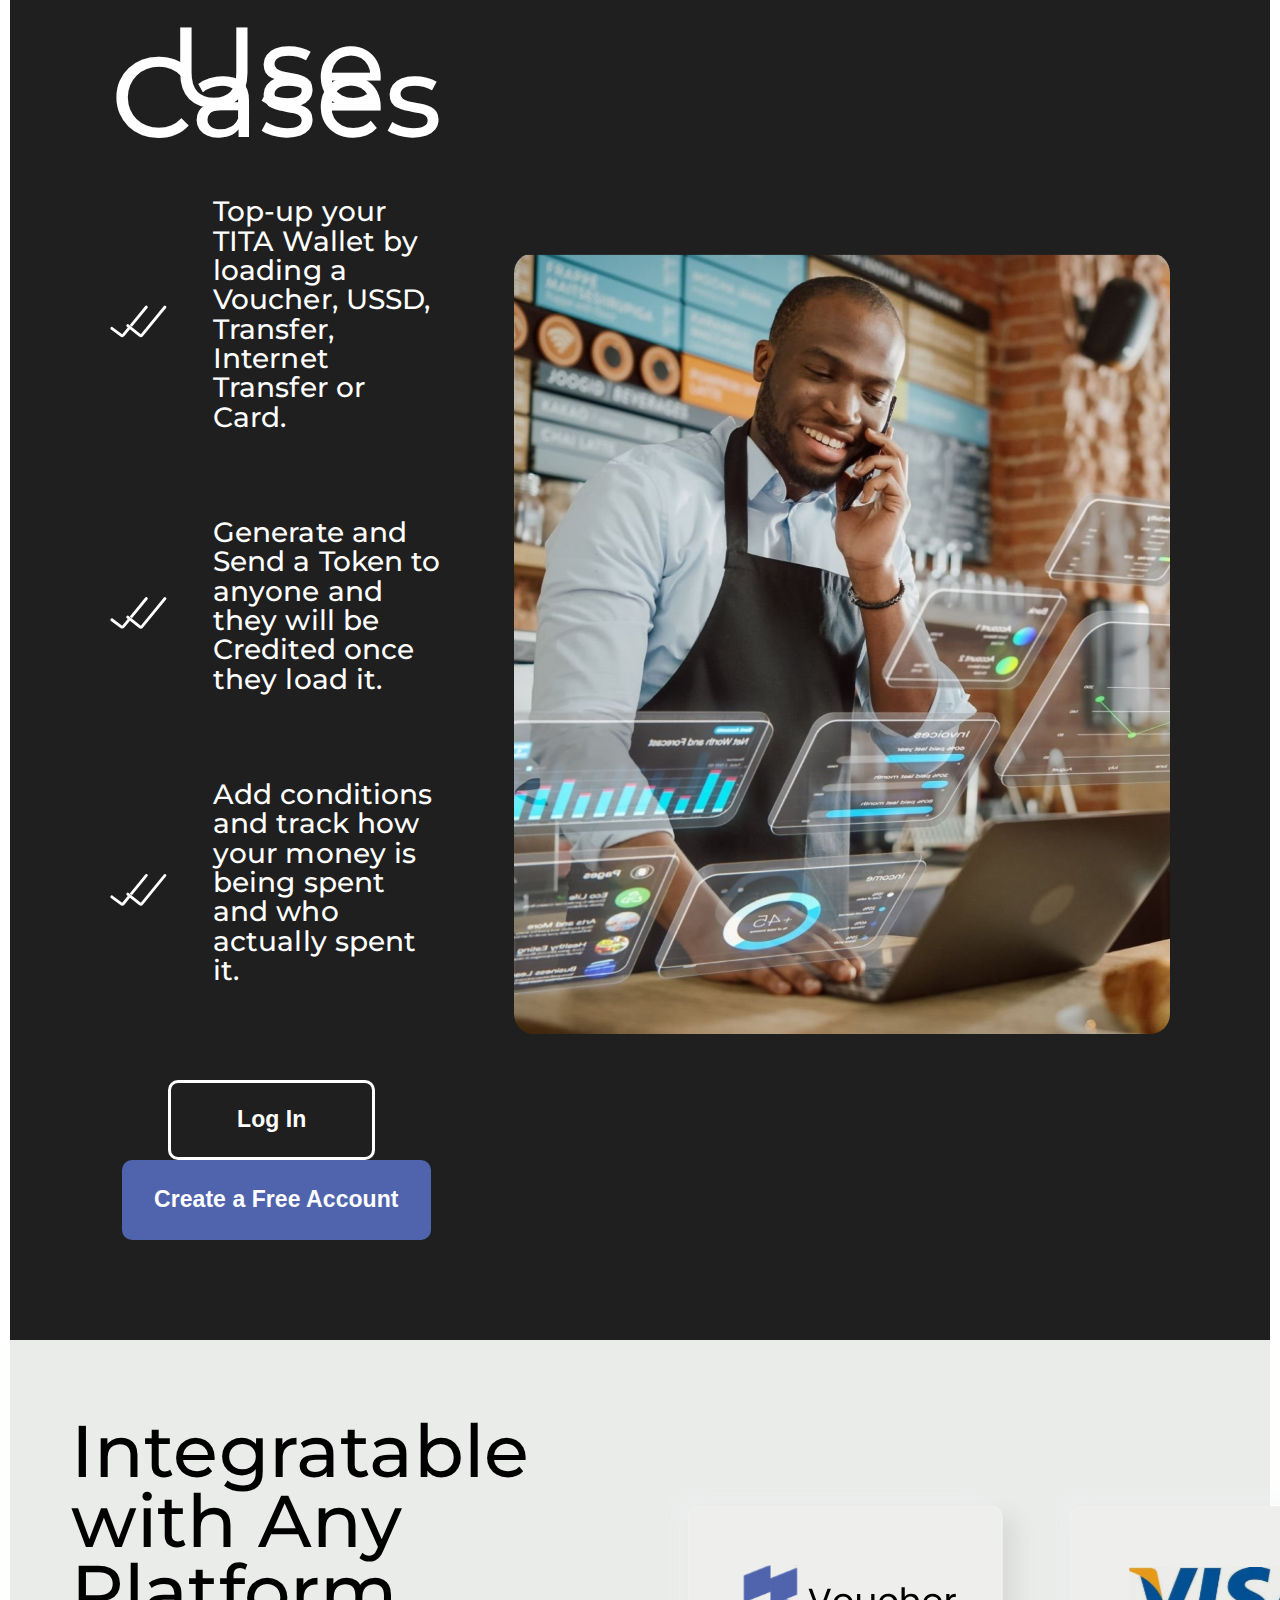
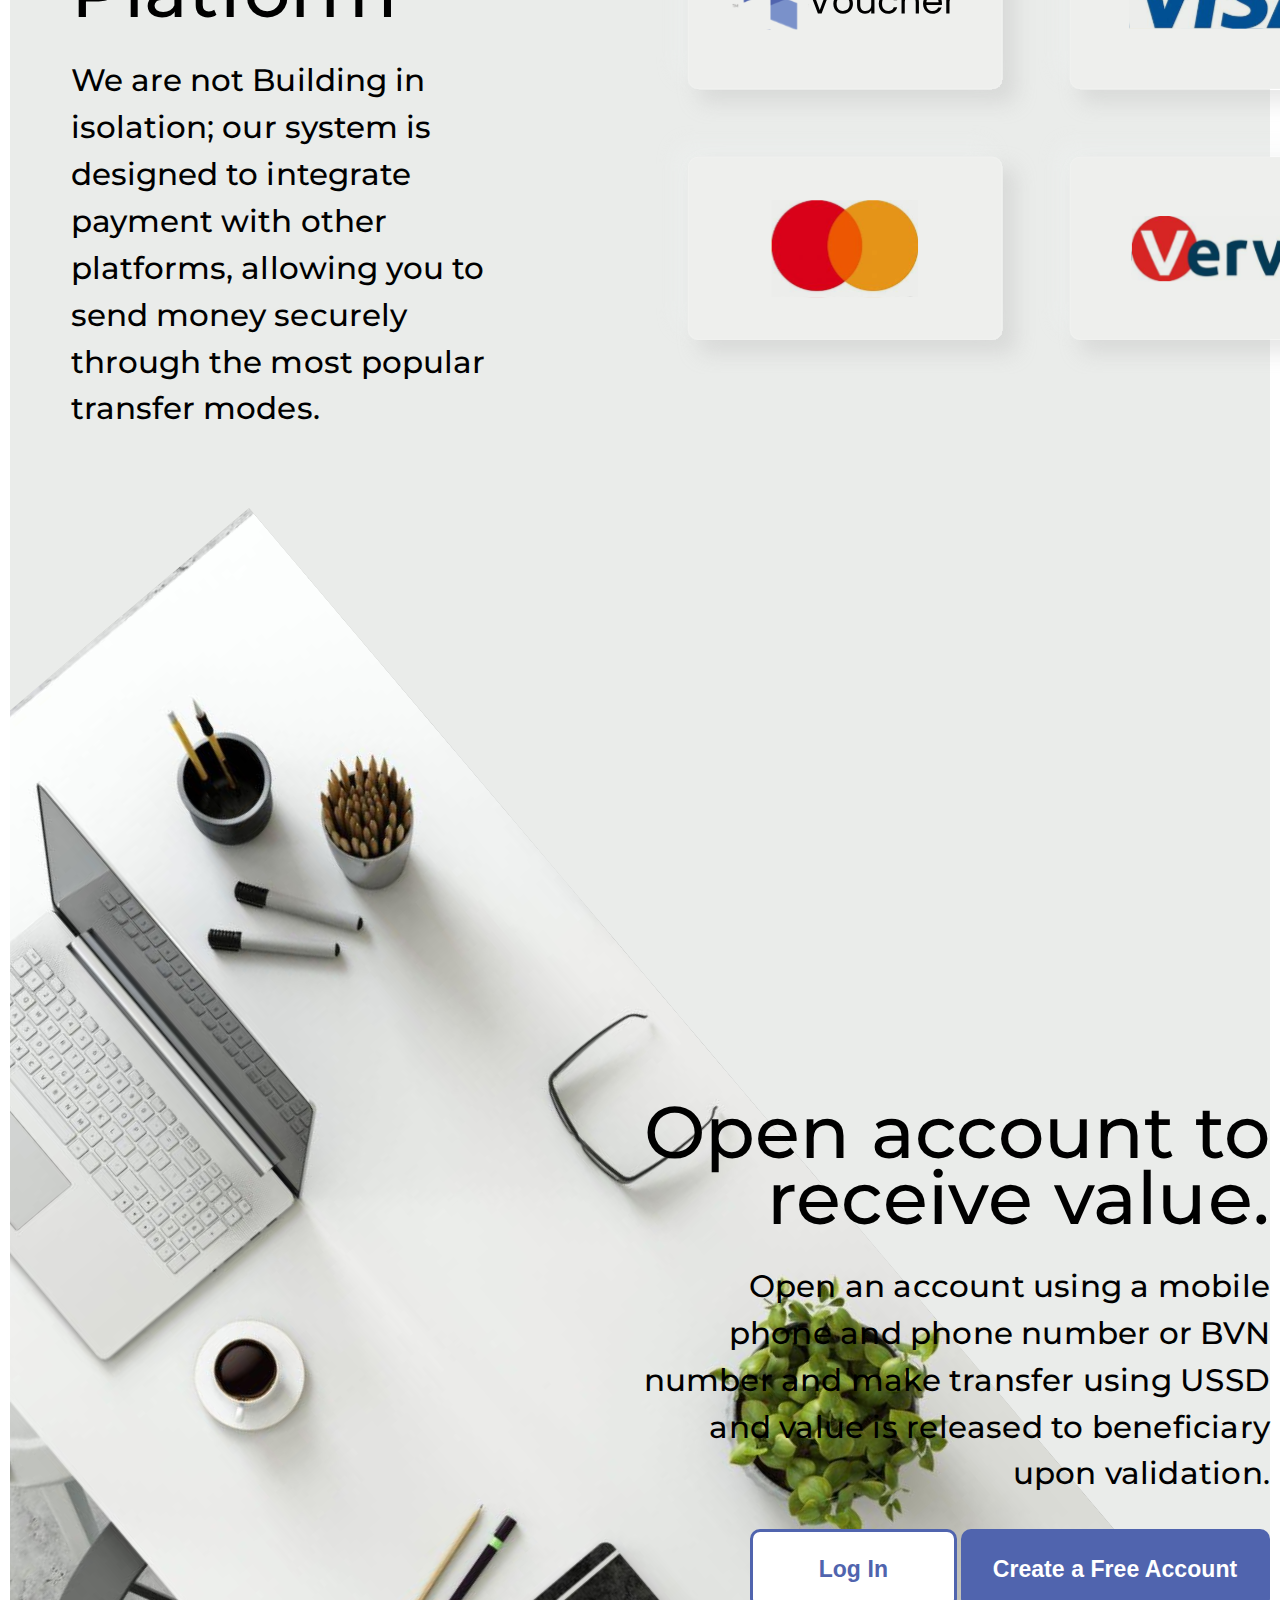
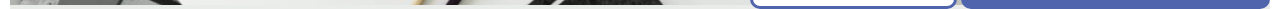
==== commit c135da79: "update structure and styling" ====
--- a/index.html
+++ b/index.html
@@ -290,13 +290,42 @@
           </p>
         </div>
         <div class="tita_card_right">
-          <img src="./images/tita_voucher.svg" alt="">
-          <img src="./images/tita_visa.svg" alt="">
-          <img src="./images/tita_master.svg" alt="">
-          <img src="./images/tita_verve.svg" alt="">
+          <img src="./images/tita_voucher.svg" alt="" />
+          <img src="./images/tita_visa.svg" alt="" />
+          <img src="./images/tita_master.svg" alt="" />
+          <img src="./images/tita_verve.svg" alt="" />
         </div>
       </div>
     </section>
     <!-- End of Card Section -->
+    <!-- Value Section -->
+    <section id="value">
+      <div class="value">
+        <div class="value_left">
+          <img src="./images/tita_value.svg" alt="">
+        </div>
+        <div class="value_right">
+          <h2>Open account to receive value.</h2>
+          <p>
+            Open an account using a mobile phone and phone number or BVN number
+            and make transfer using USSD and value is released to beneficiary
+            upon validation.
+          </p>
+          <div class="value_right_btns">
+            <button class="btn btn_light">Log In</button>
+            <button class="btn btn_blue">Create a Free Account</button>
+          </div>
+        </div>
+      </div>
+    </section>
+    <!-- End of Value Section -->
+
+    <!-- Update Section -->
+    <section id="update">
+      <div class="update">
+        
+      </div>
+    </section>
+    <!-- End of Update Section -->
   </body>
 </html>
--- a/sass/style.css
+++ b/sass/style.css
@@ -441,6 +441,7 @@
 ===========
 */
 #tita_card .tita_card {
+  background: #EAECEA;
   display: flex;
   justify-content: center;
   align-items: center;
@@ -465,6 +466,55 @@
   width: 50%;
   display: grid;
   grid-template-columns: repeat(2, 1fr);
+}
+
+/*
+===========
+Value Section
+===========
+*/
+#value .value {
+  background: #EAECEA;
+  width: 100%;
+  display: flex;
+  justify-content: space-around;
+  align-items: flex-end;
+}
+#value .value_left {
+  width: 50%;
+}
+#value .value_right {
+  width: 50%;
+  text-align: right;
+}
+#value .value_right h2 {
+  font-size: 73.145px;
+  font-weight: 500;
+  line-height: 66.318px;
+  letter-spacing: 0.213px;
+}
+#value .value_right p {
+  margin-block-start: 31.57px;
+  font-size: 31.196px;
+  font-style: normal;
+  font-weight: 500;
+  line-height: 46.935px;
+  letter-spacing: 0.213px;
+}
+#value .value_right_btns {
+  margin-block-start: 32px;
+}
+#value .value_right_btns .btn_blue {
+  width: 309px;
+  height: 80px;
+  padding: 0px 23px 0px 22px;
+  border-radius: 10px;
+  background: #5064ae;
+  color: #fff;
+  font-size: 23px;
+  font-weight: 600;
+  line-height: 21.657px;
+  letter-spacing: 0.059px;
 }
 
 /*
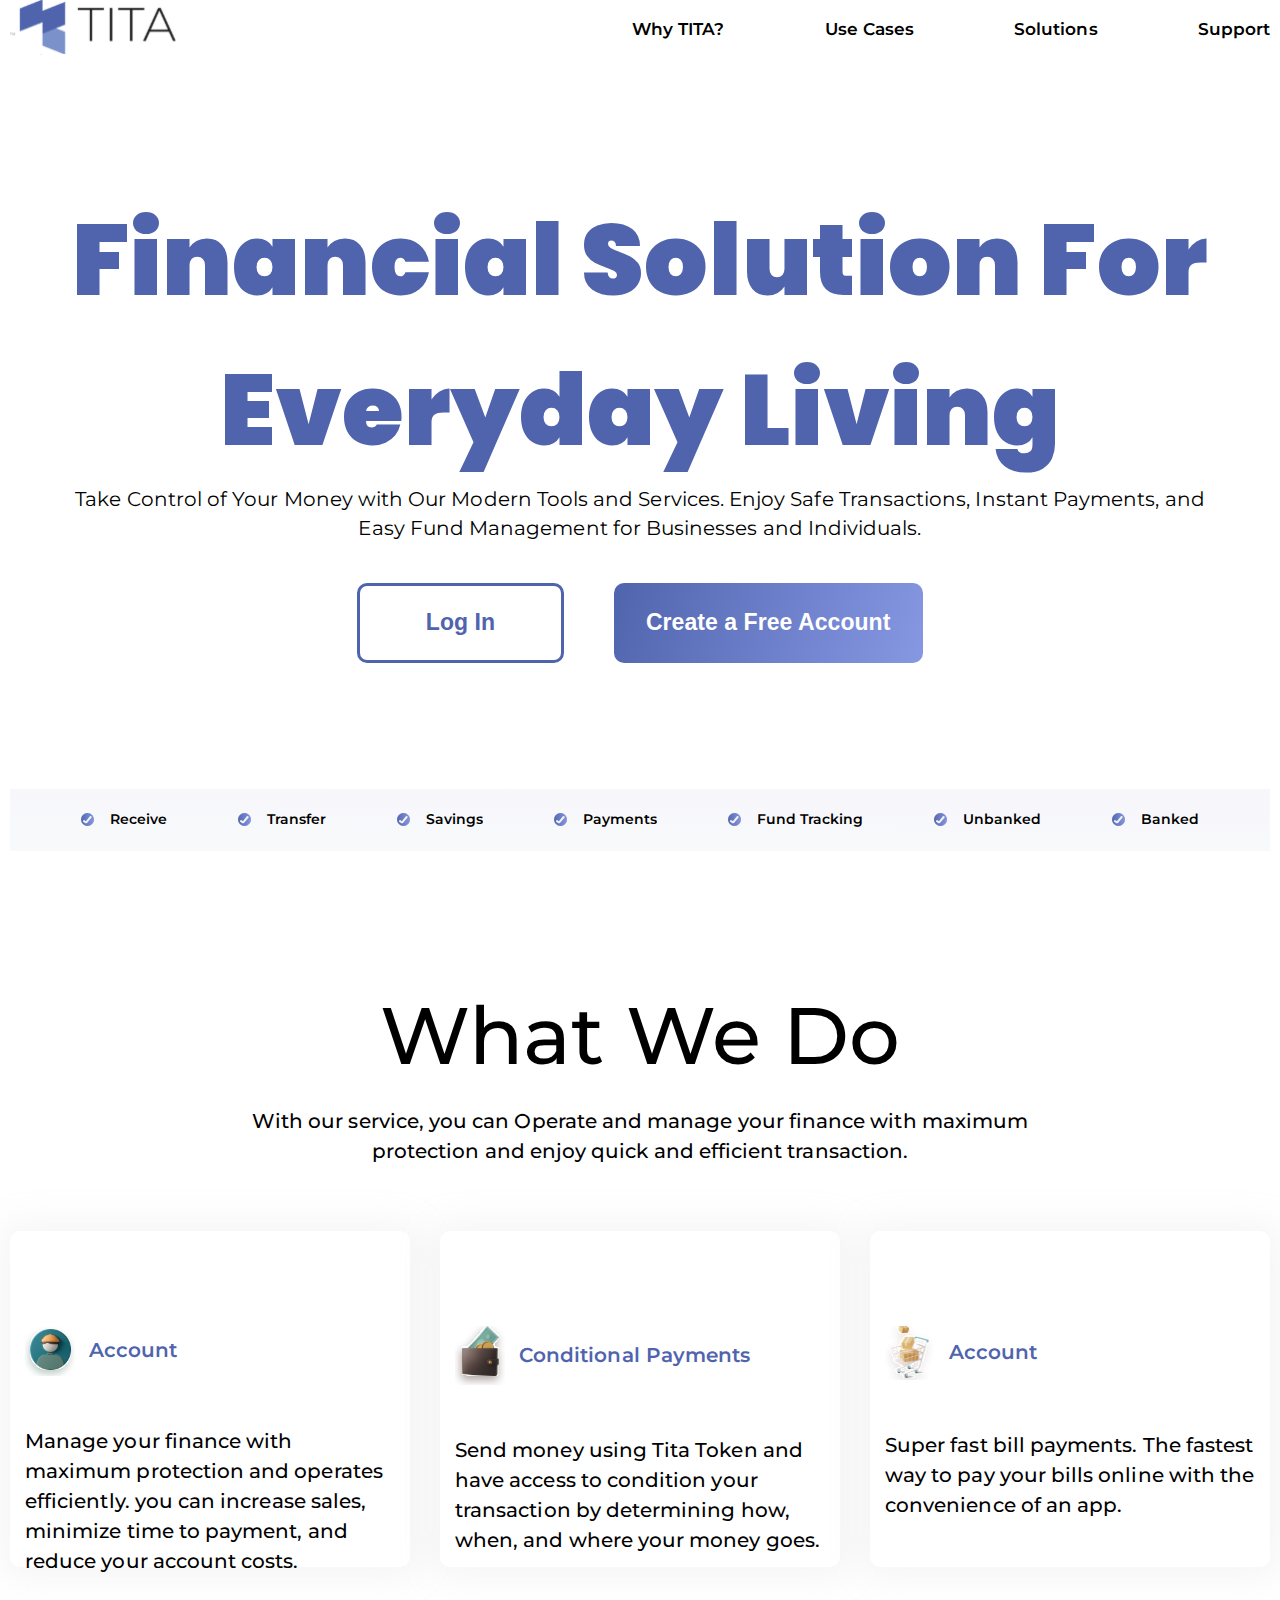
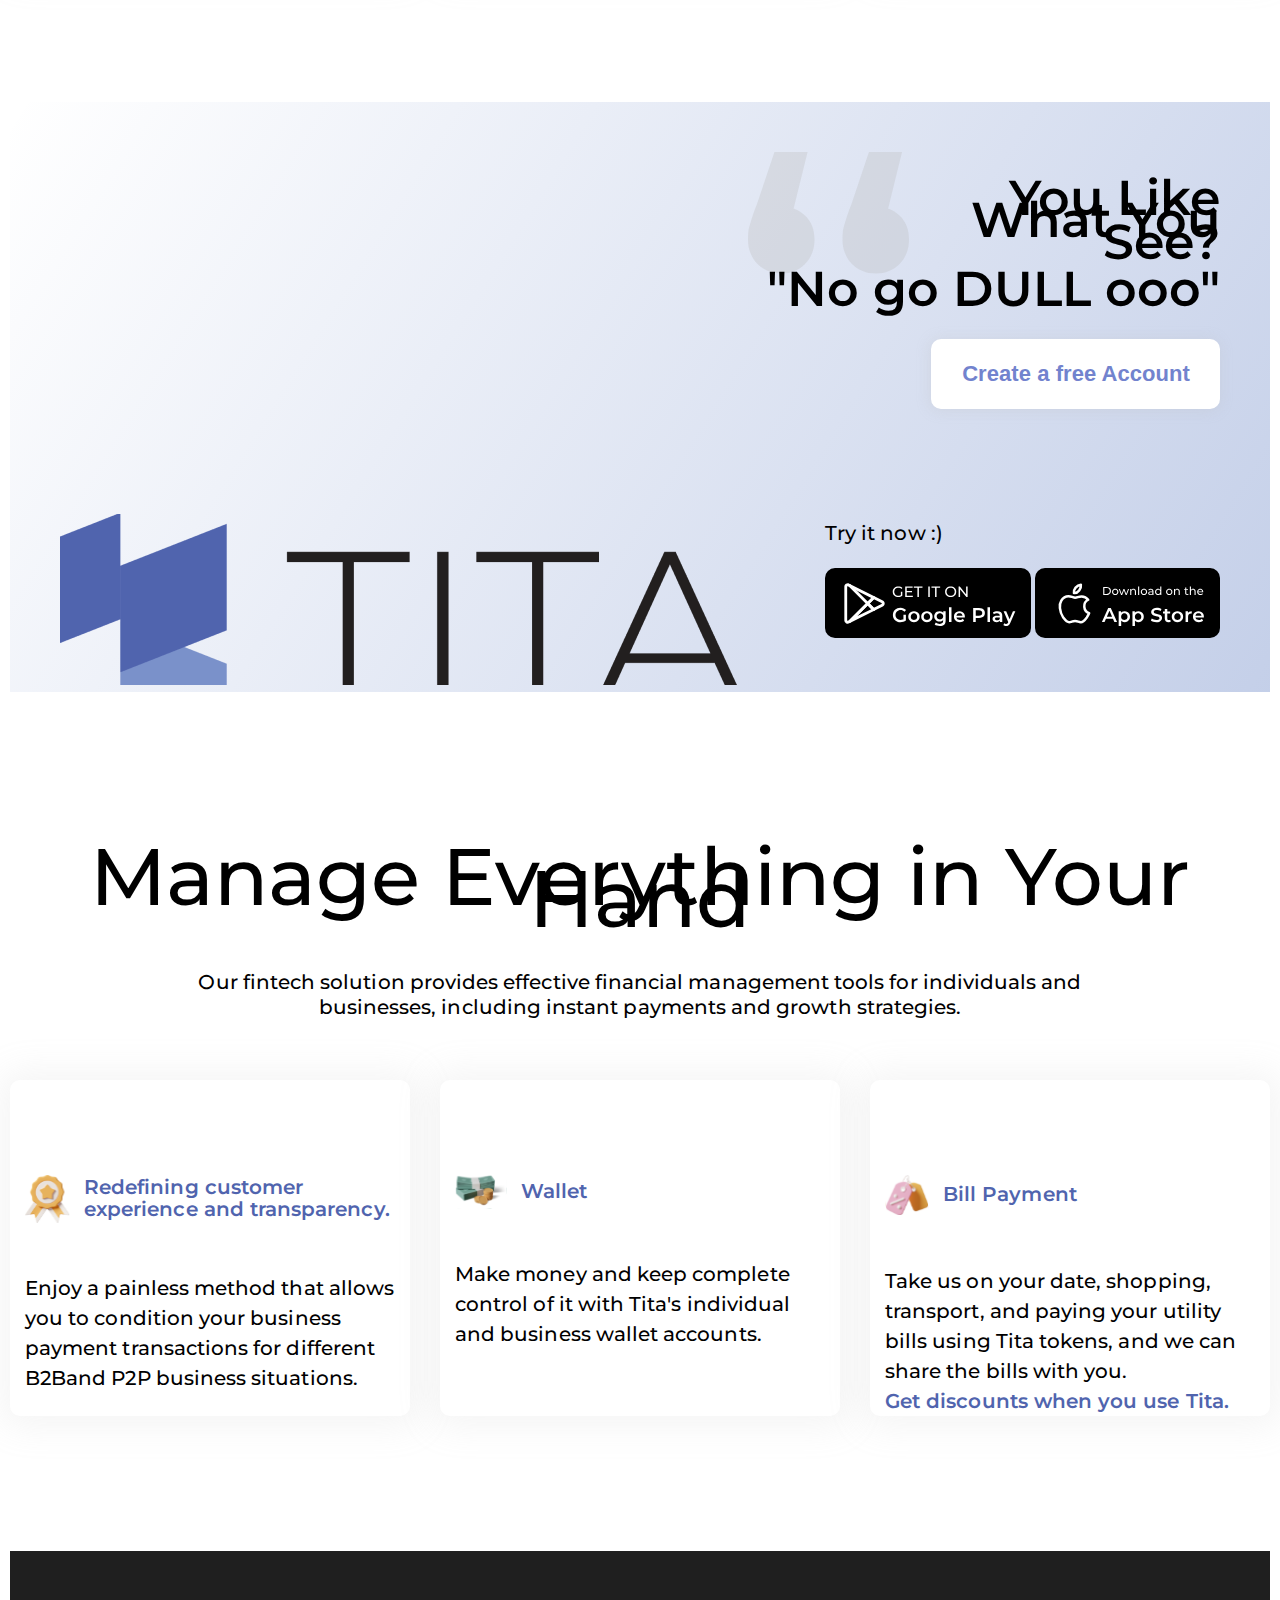
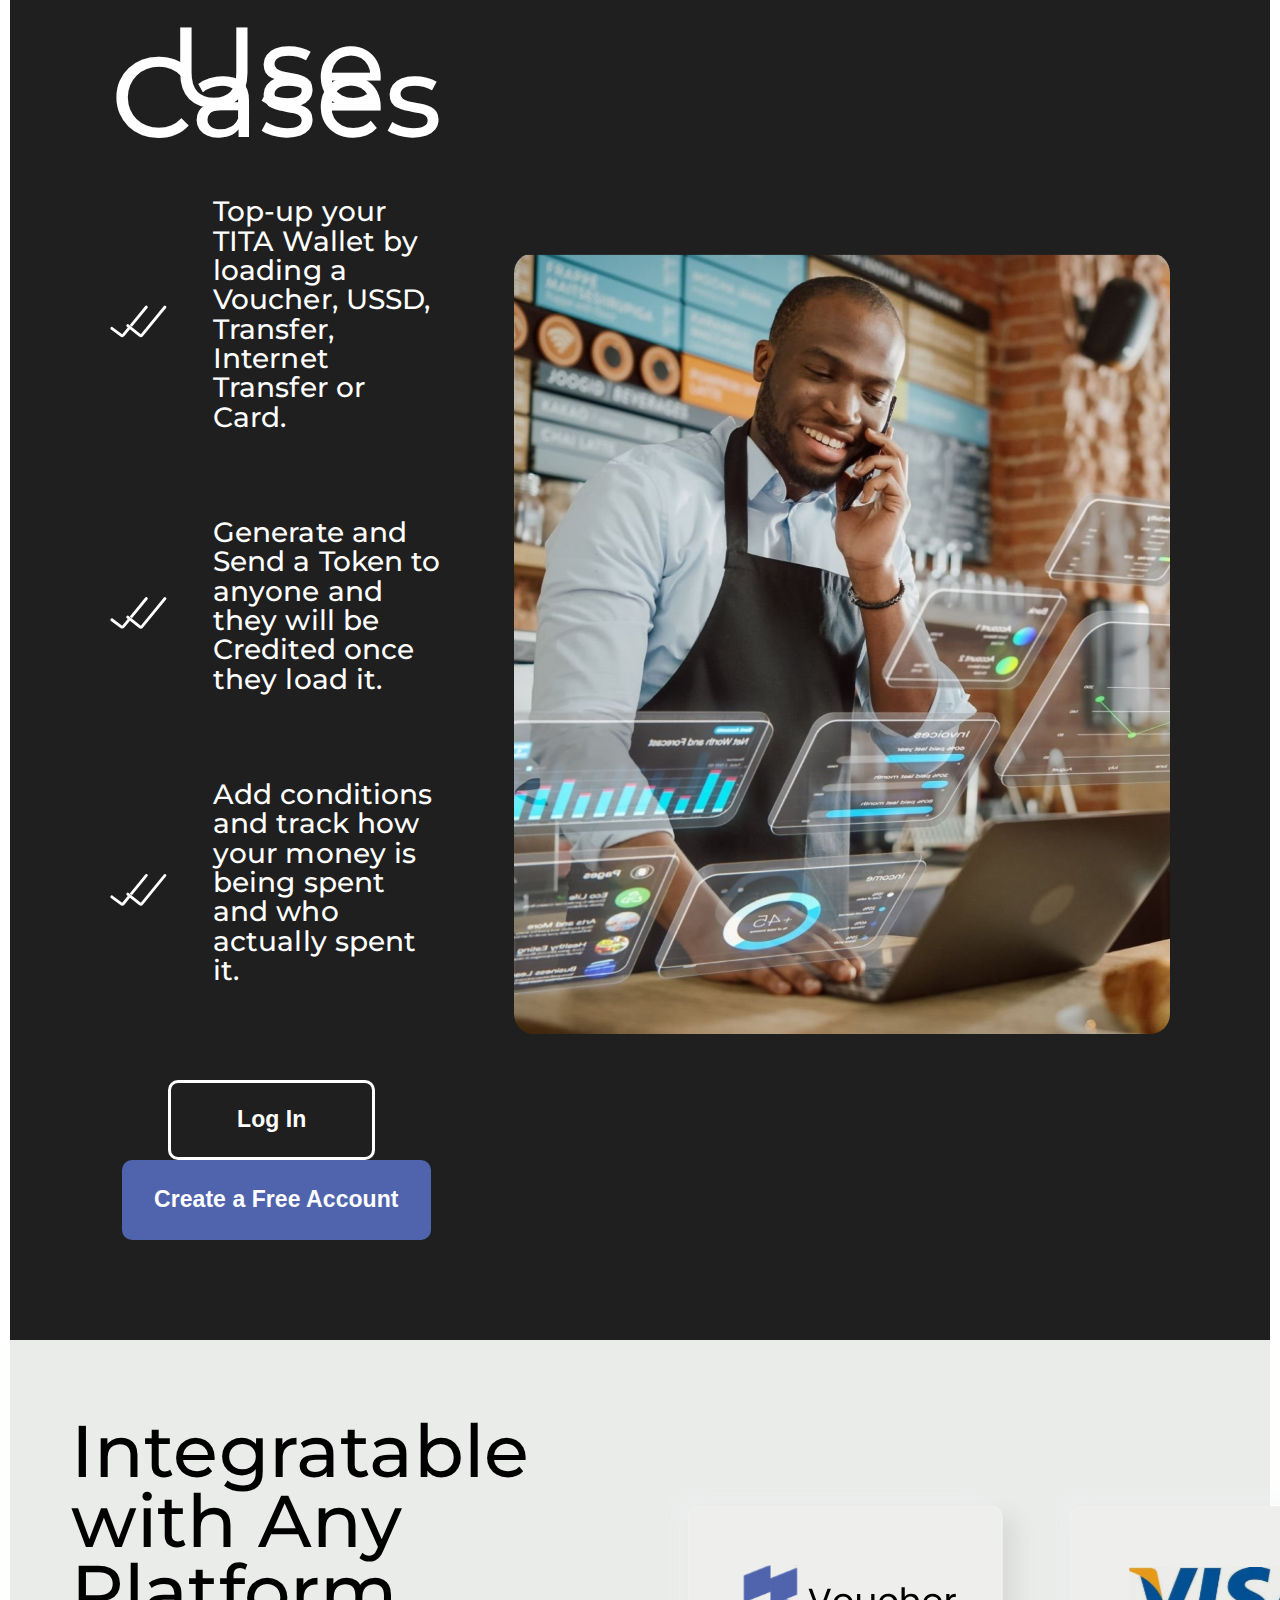
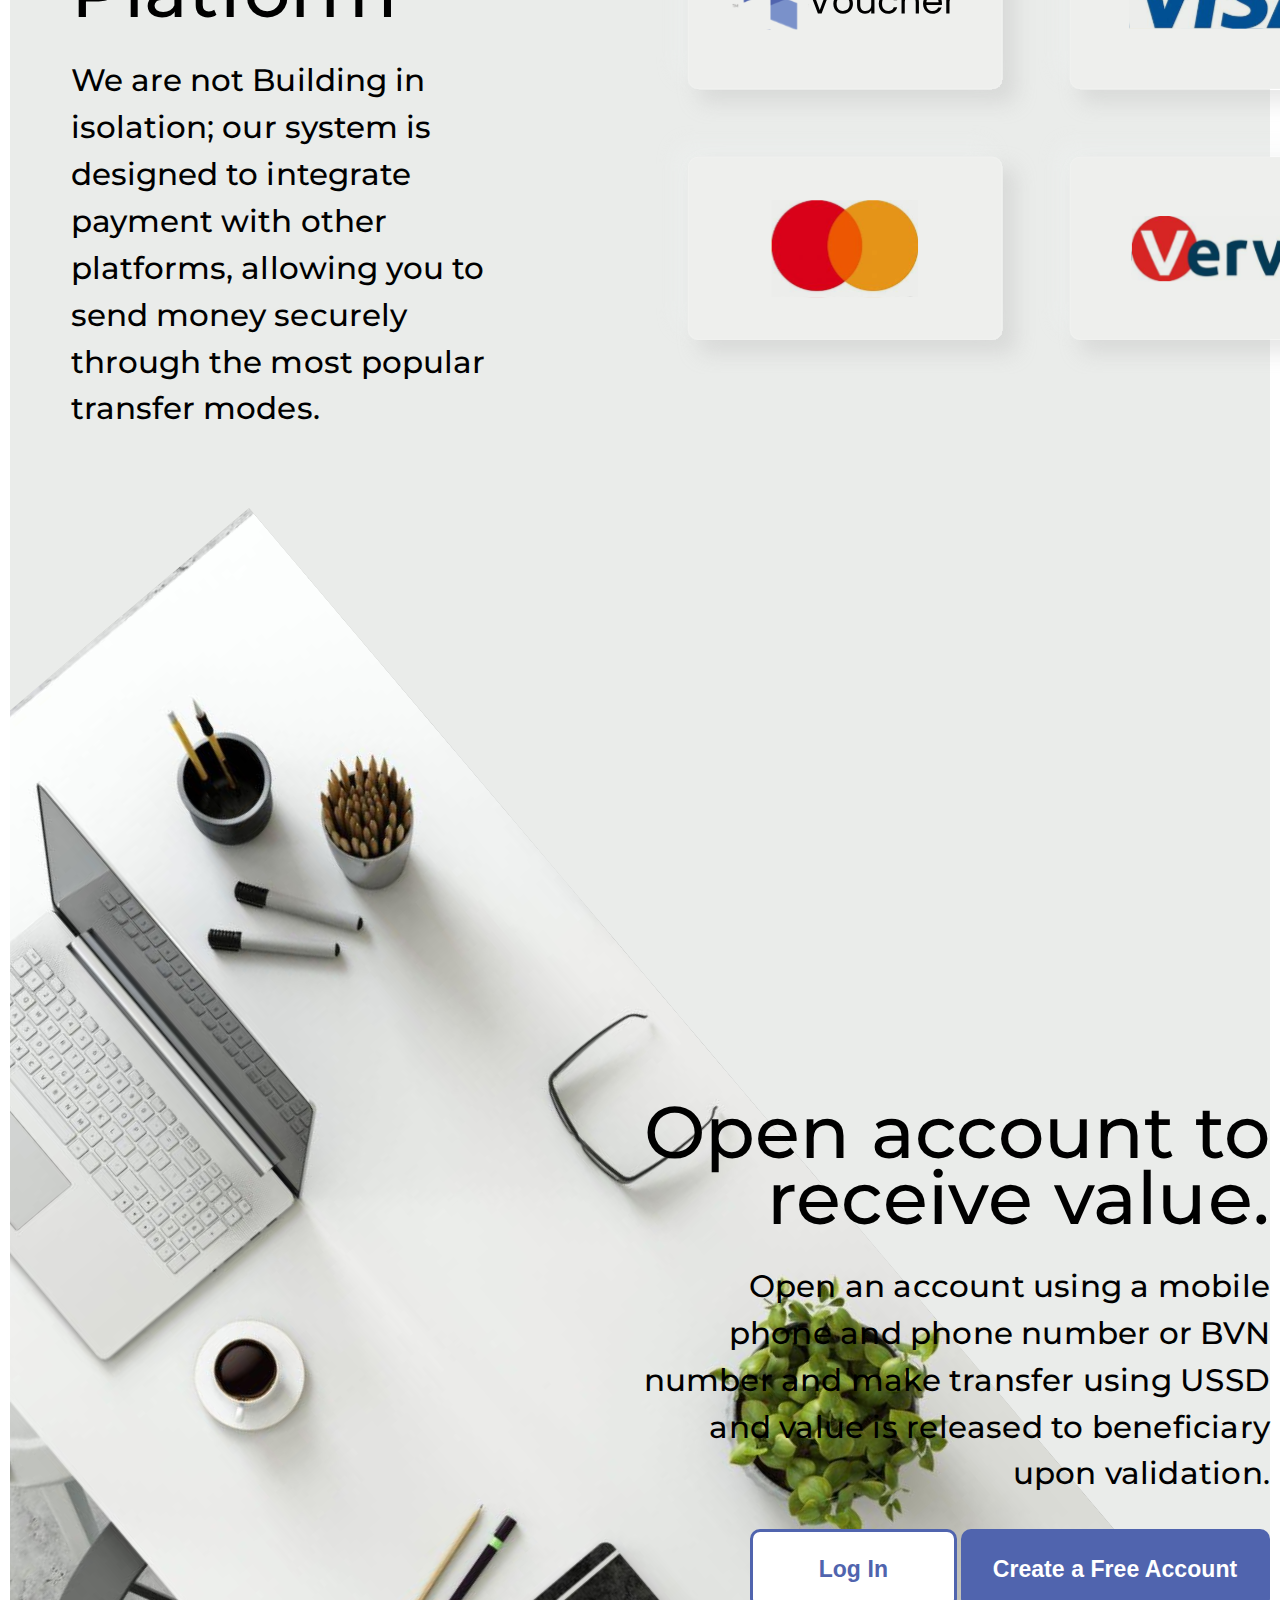
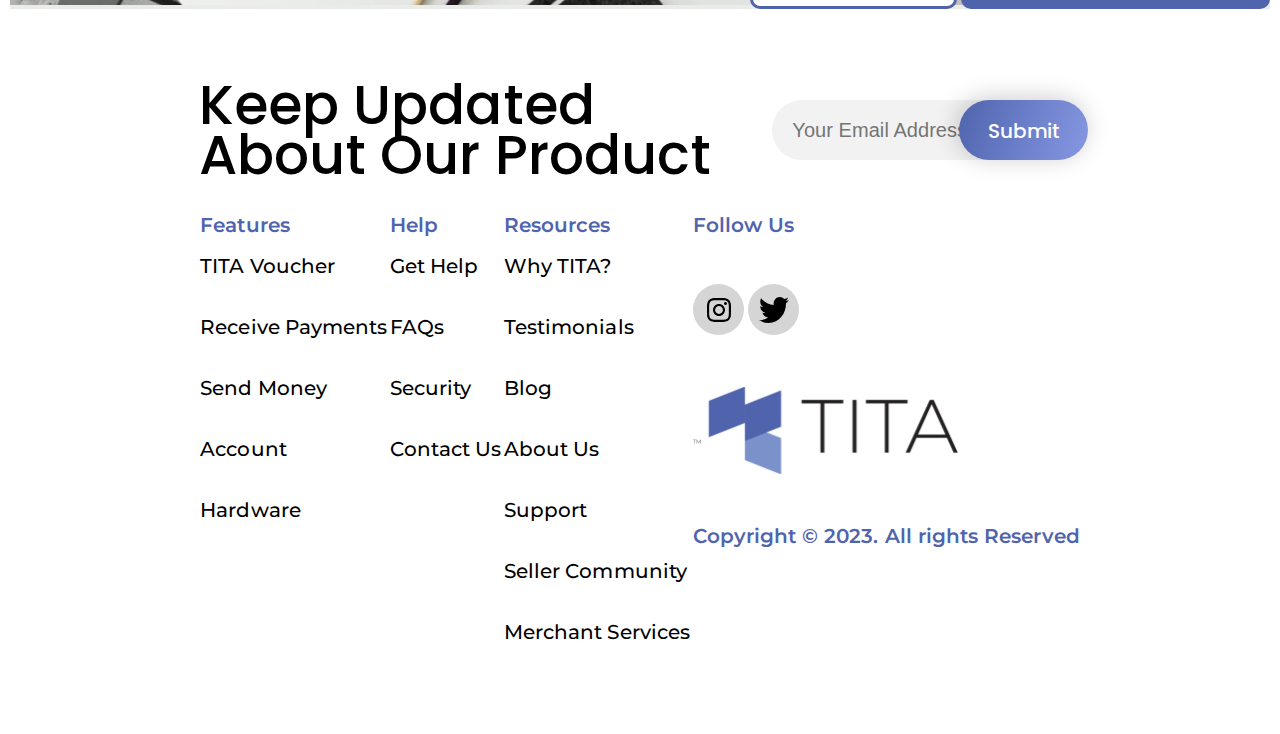
==== commit b45c4089: "update structure and styling" ====
--- a/index.html
+++ b/index.html
@@ -5,6 +5,7 @@
     <meta name="viewport" content="width=device-width, initial-scale=1.0" />
     <title>Tita</title>
     <link rel="stylesheet" href="./sass/style.css" />
+    <link rel="icon" type="image/x-icon" href="./images/icon.png" />
   </head>
   <body>
     <!-- Header Section -->
@@ -302,7 +303,7 @@
     <section id="value">
       <div class="value">
         <div class="value_left">
-          <img src="./images/tita_value.svg" alt="">
+          <img src="./images/tita_value.svg" alt="" />
         </div>
         <div class="value_right">
           <h2>Open account to receive value.</h2>
@@ -321,11 +322,73 @@
     <!-- End of Value Section -->
 
     <!-- Update Section -->
-    <section id="update">
+    <footer id="update">
       <div class="update">
-        
-      </div>
-    </section>
+        <div class="update_top">
+          <h2>Keep Updated About Our Product</h2>
+          <div class="update_top_input">
+            <input type="text" placeholder="Your Email Address" />
+            <button class="btn btn_gradient">Submit</button>
+          </div>
+        </div>
+
+        <div class="update_bottom">
+          <div class="update_bottom_nav">
+            <p><span>Features</span></p>
+            <ul>
+              <li><a href="">TITA Voucher</a></li>
+              <li><a href="">Receive Payments</a></li>
+              <li><a href="">Send Money</a></li>
+              <li><a href="">Account</a></li>
+              <li><a href="">Hardware</a></li>
+            </ul>
+          </div>
+  
+          <div class="update_bottom_nav">
+            <p><span>Help</span></p>
+            <ul>
+              <li><a href="">Get Help</a></li>
+              <li><a href="./faq.html">FAQs</a></li>
+              <li><a href="">Security</a></li>
+              <li><a href="">Contact Us</a></li>
+            </ul>
+          </div>
+  
+          <div class="update_bottom_nav">
+            <p><span>Resources</span></p>
+            <ul>
+              <li><a href="">Why TITA?</a></li>
+              <li><a href="">Testimonials</a></li>
+              <li><a href="">Blog</a></li>
+              <li><a href="">About Us</a></li>
+              <li><a href="./faq.html">Support</a></li>
+              <li><a href="">Seller Community</a></li>
+              <li><a href="">Merchant Services</a></li>
+            </ul>
+          </div>
+  
+          <div class="update_bottom_nav social">
+            <p><span>Follow Us</span></p>
+            <div class="socials">
+              <a href="https://instagram.com/titafinance?igshid=MDM4ZDc5MmU="
+                ><img src="./images/insta.svg" alt=""
+              /></a>
+              <a href="https://twitter.com/titafinance"
+                ><img src="./images/twitter.svg" alt=""
+              /></a>
+              <a href=""><img src="./images/FB.svg" alt="" /></a>
+              <a href=""><img src="./images/LinkedIn.svg" alt="" /></a>
+            </div>
+  
+            <div class="footer-logo">
+              <img src="./images/tita_footer.svg" alt="" />
+            </div>
+  
+            <p class="copyRight"><span>Copyright &copy 2023. All rights Reserved</span></p>
+          </div>
+        </div>
+      </div>
+    </footer>
     <!-- End of Update Section -->
   </body>
 </html>
--- a/sass/style.css
+++ b/sass/style.css
@@ -19,6 +19,7 @@
 
 a {
   text-decoration: none;
+  color: #000;
 }
 
 li {
@@ -30,6 +31,14 @@
   width: calc(100vw - 20px);
   max-width: 1900px;
   margin: 0 auto;
+}
+
+span {
+  color: #5064ae;
+  font-size: 20px;
+  font-weight: 600;
+  line-height: 20.7px;
+  letter-spacing: 0.059px;
 }
 
 .btn {
@@ -441,7 +450,7 @@
 ===========
 */
 #tita_card .tita_card {
-  background: #EAECEA;
+  background: #eaecea;
   display: flex;
   justify-content: center;
   align-items: center;
@@ -474,7 +483,7 @@
 ===========
 */
 #value .value {
-  background: #EAECEA;
+  background: #eaecea;
   width: 100%;
   display: flex;
   justify-content: space-around;
@@ -519,6 +528,90 @@
 
 /*
 ===========
+Update Section
+===========
+*/
+#update .update {
+  width: 70%;
+  margin: 71px auto;
+}
+#update .update_top {
+  display: flex;
+  justify-content: center;
+  align-items: center;
+}
+#update .update_top h2 {
+  font-family: "Poppins", sans-serif;
+  font-size: 55px;
+  font-weight: 500;
+  line-height: 50px;
+  letter-spacing: 0.059px;
+}
+#update .update_top_input {
+  font-family: inherit;
+  width: 35%;
+  display: flex;
+}
+#update .update_top_input input {
+  position: relative;
+  border: none;
+  outline: none;
+  width: 636px;
+  height: 60px;
+  border-radius: 80px;
+  background: #f2f2f2;
+  color: #bdbdbd;
+  font-size: 20px;
+  font-weight: 500;
+  line-height: 20.7px;
+  letter-spacing: 0.059px;
+  padding: 10px 20px;
+}
+#update .update_top_input .btn_gradient {
+  display: flex;
+  justify-content: center;
+  align-items: center;
+  width: 73px;
+  height: 60px;
+  font-family: "Poppins", sans-serif;
+  font-size: 20px;
+  font-weight: 500;
+  line-height: 20.7px;
+  letter-spacing: 0.059px;
+  padding: 18px 64px 17px 65px;
+  border-radius: 80px;
+  box-shadow: -2px -2px 24px 0px rgba(0, 0, 0, 0.2);
+  position: absolute;
+  right: 15%;
+}
+#update .update_bottom {
+  margin-block-start: 35px;
+  display: flex;
+  justify-content: space-around;
+}
+#update .update_bottom_nav p span {
+  font-size: 20px;
+  font-weight: 600;
+  line-height: 20.7px;
+  letter-spacing: 0.059px;
+}
+#update .update_bottom_nav li {
+  padding: 20px 0;
+}
+#update .update_bottom_nav li a {
+  font-size: 20px;
+  font-weight: 500;
+  line-height: 20.7px;
+  letter-spacing: 0.059px;
+}
+#update .update .social {
+  display: flex;
+  flex-direction: column;
+  gap: 3rem;
+}
+
+/*
+===========
 Key Frames
 ===========
 */
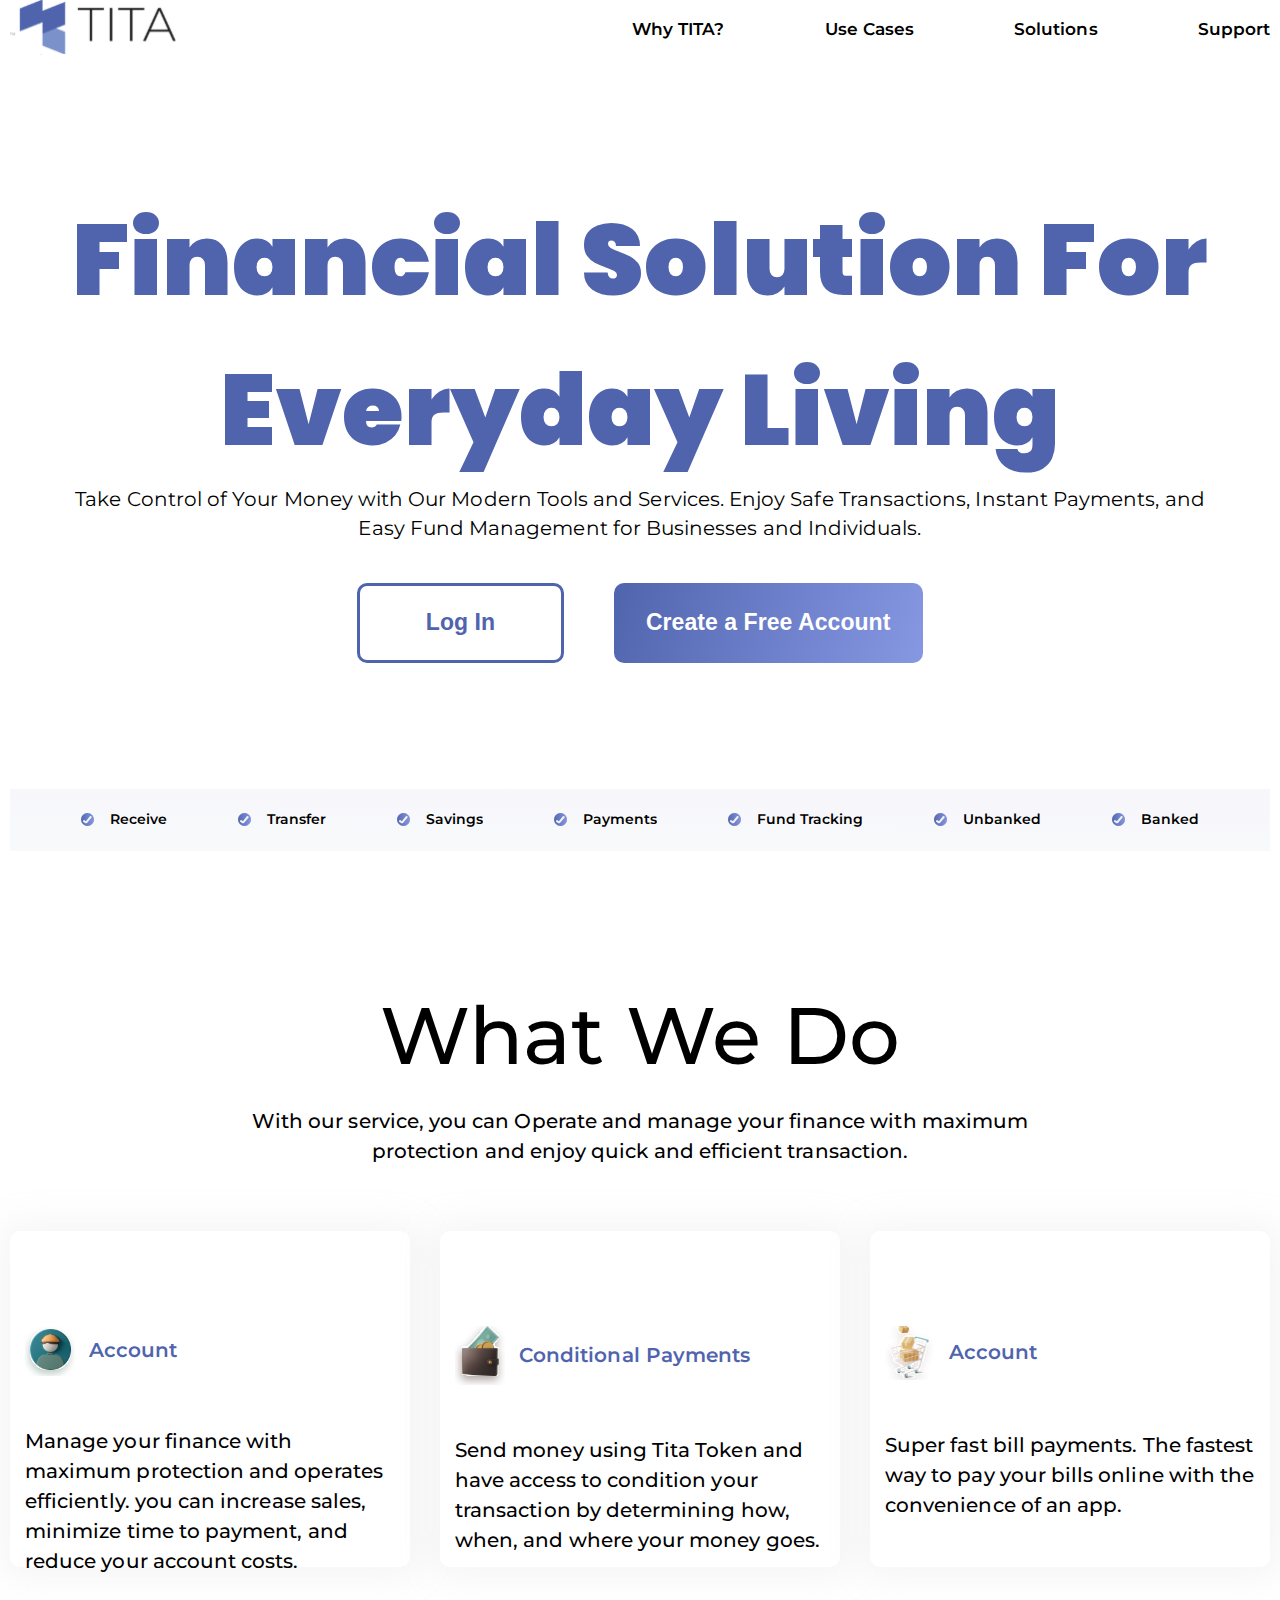
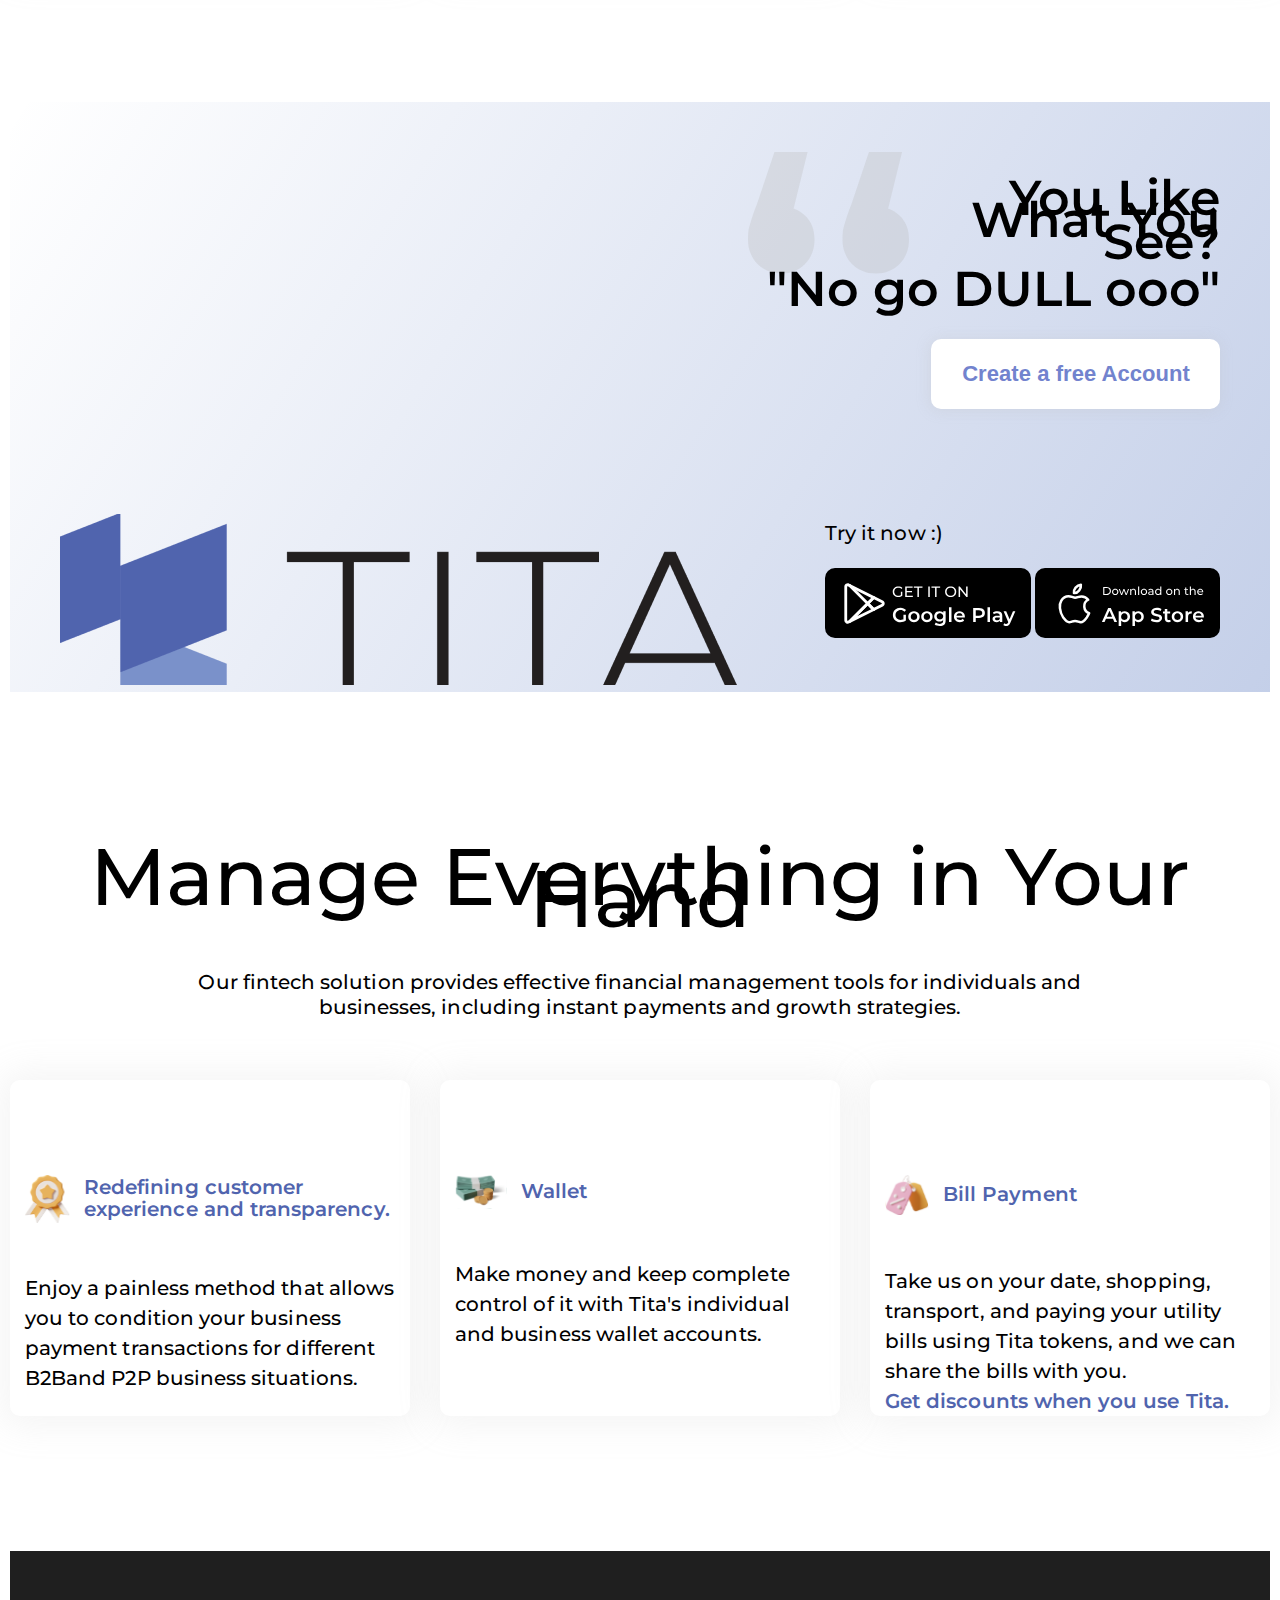
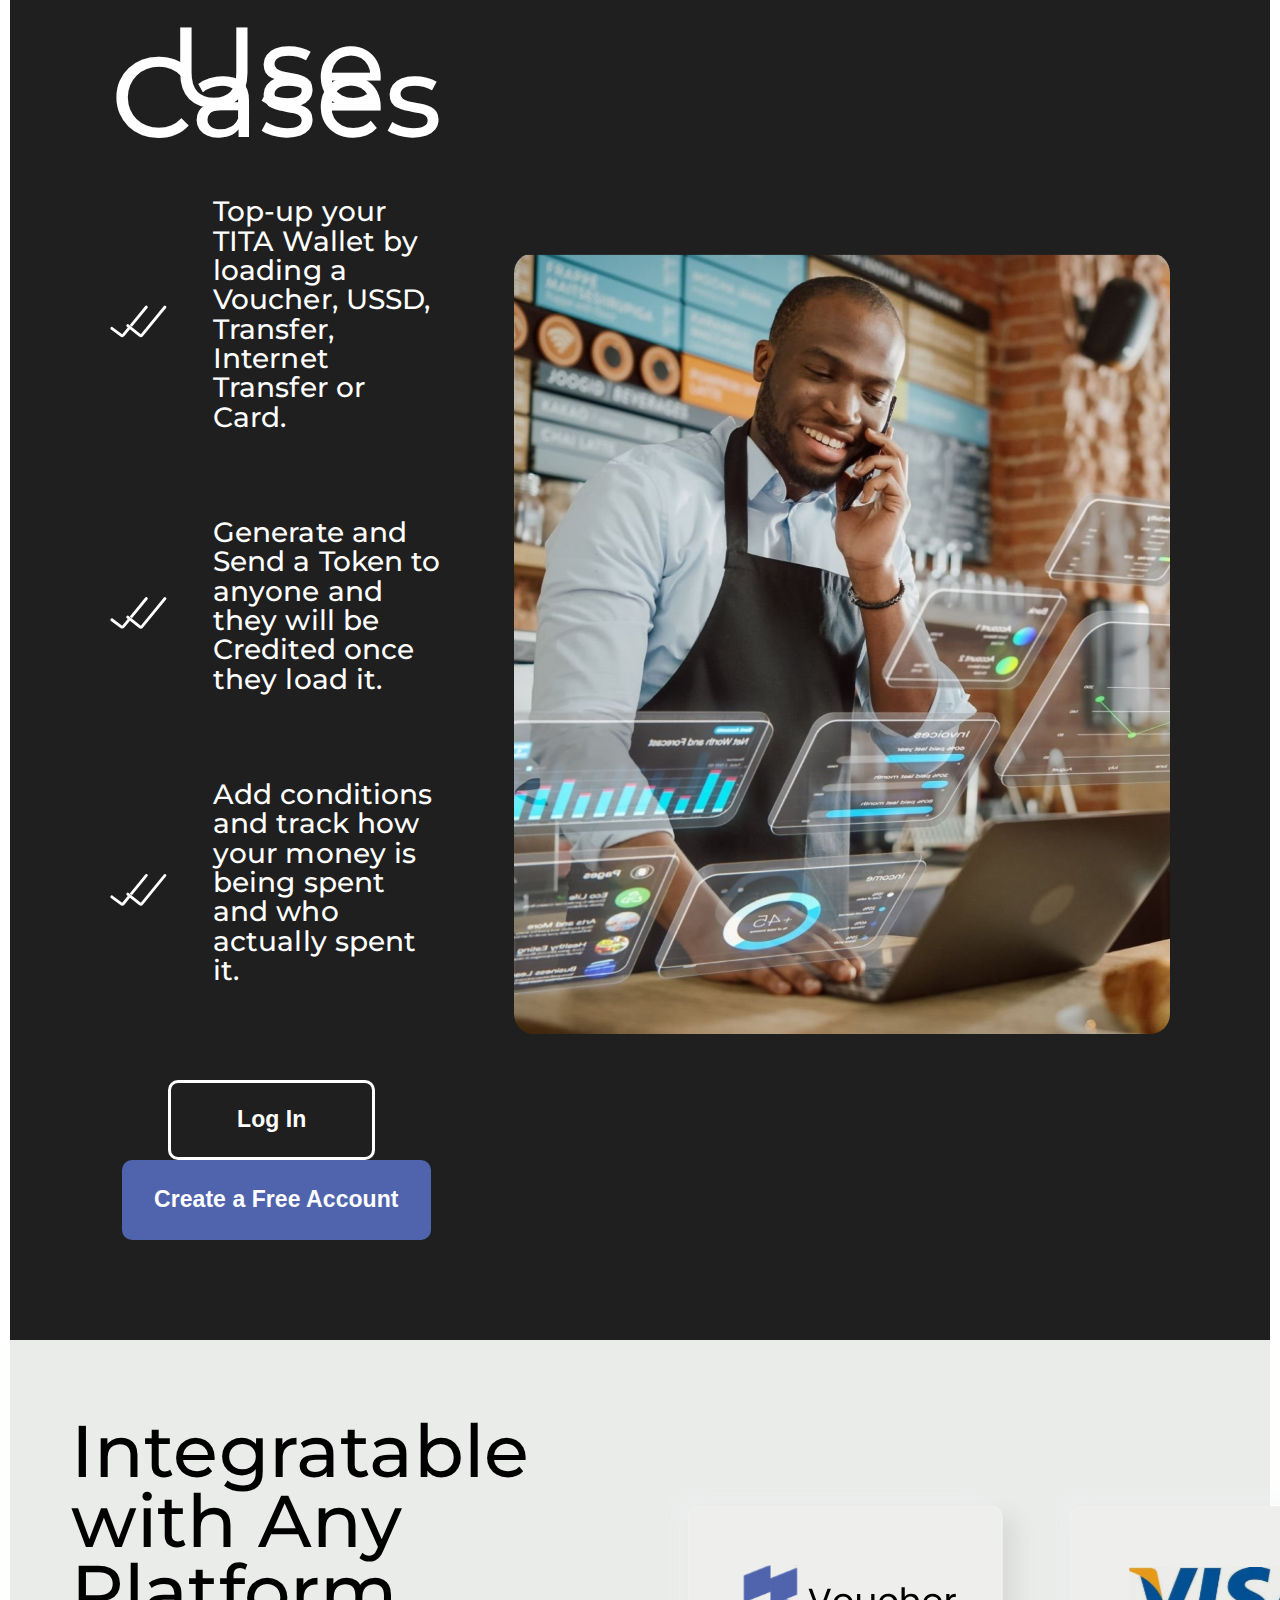
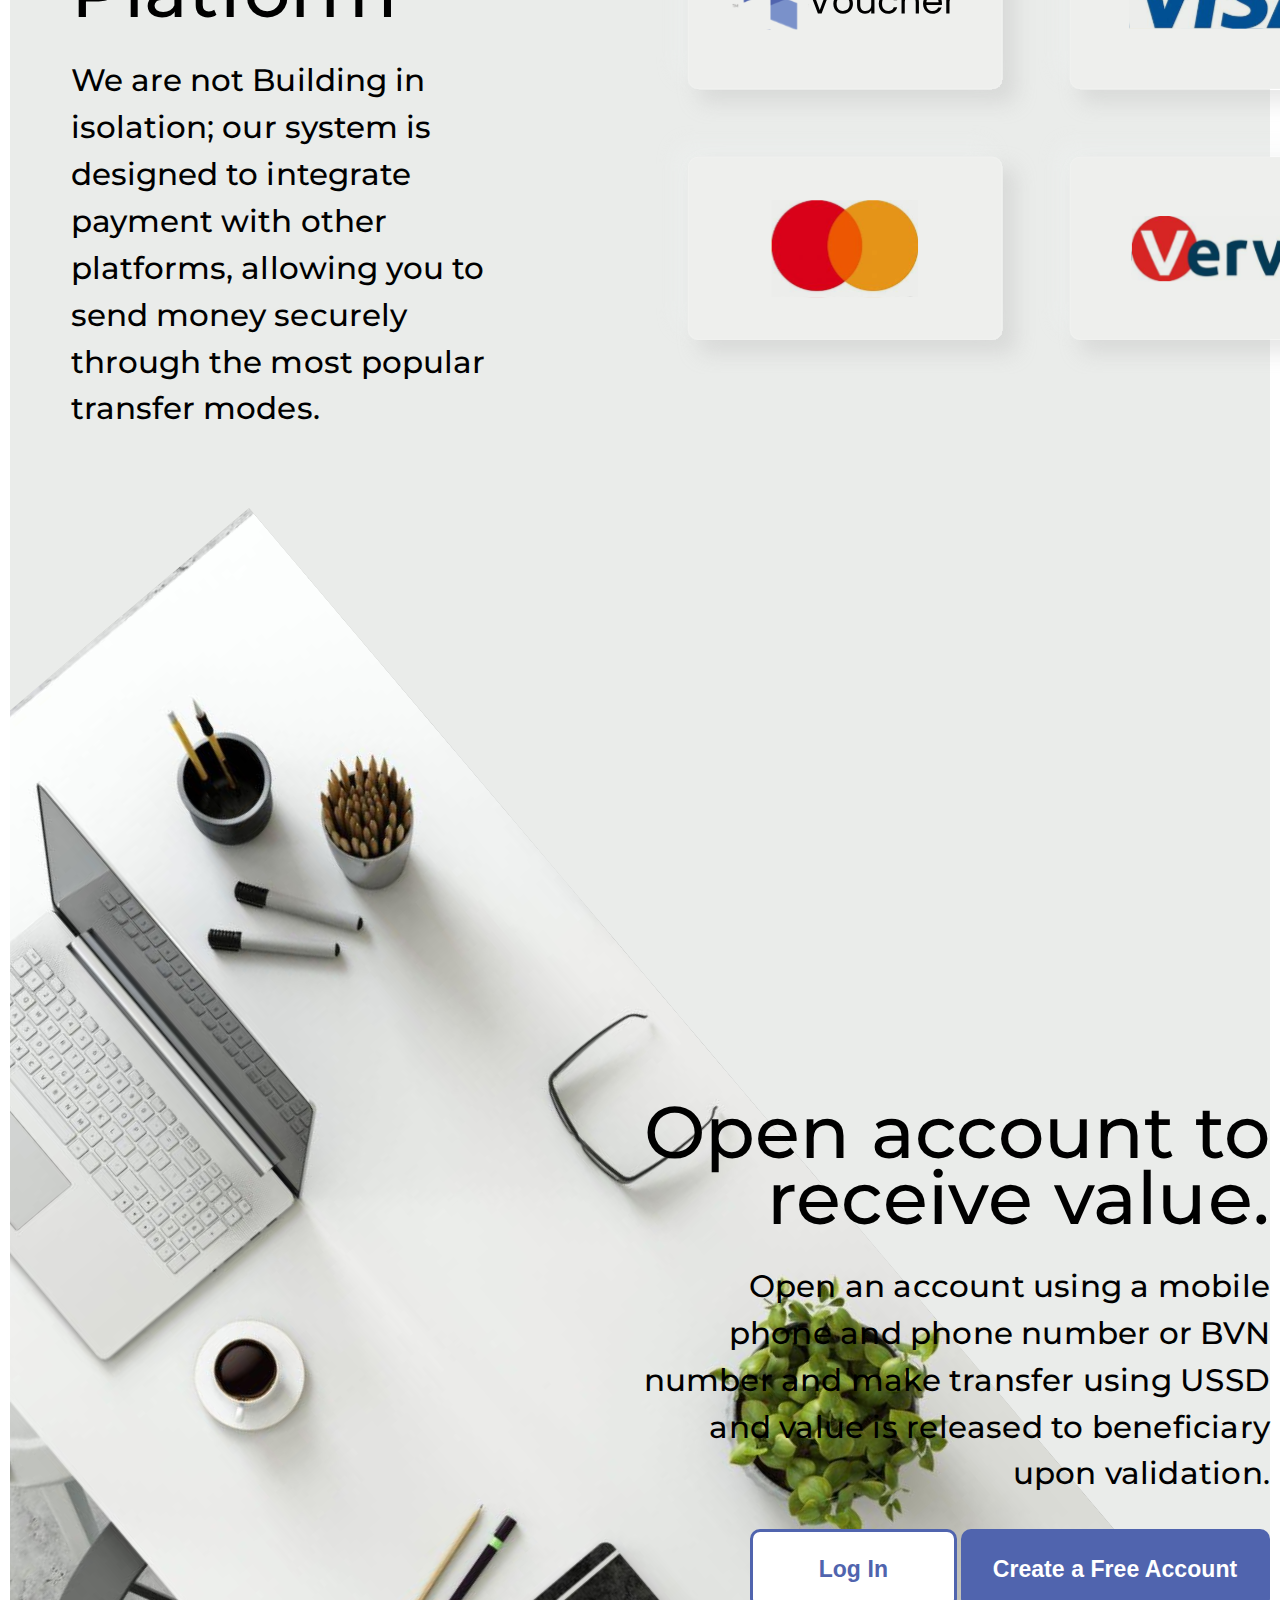
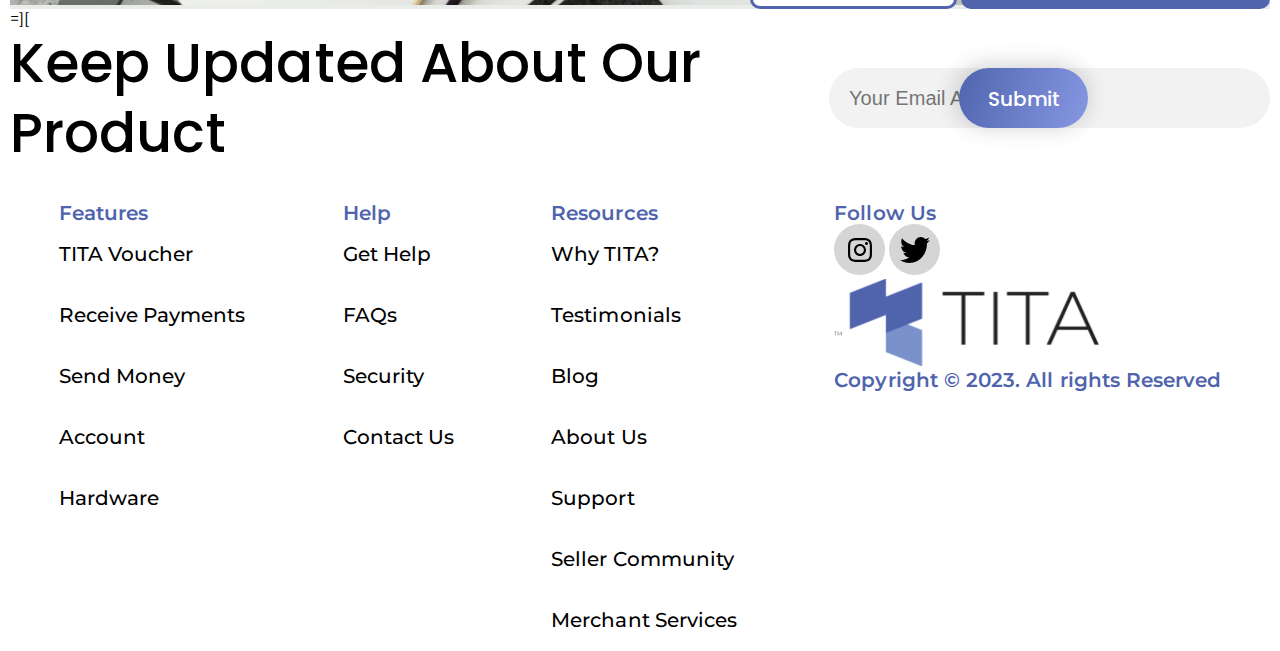
==== commit 98bbcefc: "Media Query Modification" ====
--- a/index.html
+++ b/index.html
@@ -322,7 +322,7 @@
     <!-- End of Value Section -->
 
     <!-- Update Section -->
-    <footer id="update">
+    =][<footer id="update"
       <div class="update">
         <div class="update_top">
           <h2>Keep Updated About Our Product</h2>
--- a/sass/style.css
+++ b/sass/style.css
@@ -88,12 +88,43 @@
 }
 
 /*
+==========
+Media Query
+==========
+*/
+@media screen and (max-width: 1000px) {
+  body {
+    max-width: 1500px;
+  }
+  .btn_light {
+    height: 80px;
+    padding: 0px 66px;
+    font-size: 23px;
+  }
+  .btn__light {
+    font-size: 22px;
+    height: 70px;
+    padding: 24px 30px 24px 31px;
+  }
+  .btn_gradient {
+    width: 309px;
+    height: 80px;
+    padding: 0px 23px 0px 22px;
+    font-size: 23px;
+  }
+}
+/*
 =========
 Header Section
 =========
 */
 #header header {
   width: 100%;
+  /*
+  ==========
+  Media Query
+  ==========
+  */
 }
 #header header .nav {
   display: flex;
@@ -118,7 +149,6 @@
 #header header .nav_right li a:hover {
   color: #5064ae;
 }
-
 /*
 =========
 Hero Section
@@ -130,6 +160,11 @@
   display: flex;
   justify-content: center;
   align-items: center;
+  /*
+  ==========
+  Media Query
+  ==========
+  */
 }
 #hero .hero_content {
   display: flex;
@@ -162,6 +197,16 @@
   gap: 50px;
   margin-top: 41px;
 }
+@media screen and (max-width: 1200px) {
+  #hero .hero {
+    height: 100vh;
+    border: 2px solid red;
+    margin: 70px 0;
+  }
+  #hero .hero_content h1 {
+    font-size: 80px;
+  }
+}
 
 /*
 =========
@@ -174,6 +219,11 @@
   display: flex;
   justify-content: space-evenly;
   background: linear-gradient(181deg, rgba(94, 83, 182, 0.05) 0.51%, rgba(77, 104, 161, 0.04) 73.96%);
+  /*
+  ==========
+  Media Query
+  ==========
+  */
 }
 #loop .loop_flow {
   animation: loop 25s linear infinite;
@@ -189,7 +239,6 @@
   letter-spacing: 0.059px;
   padding: 20px 0;
 }
-
 /*
   ==========
   Solution Section
@@ -544,7 +593,7 @@
   font-family: "Poppins", sans-serif;
   font-size: 55px;
   font-weight: 500;
-  line-height: 50px;
+  line-height: 70px;
   letter-spacing: 0.059px;
 }
 #update .update_top_input {
@@ -609,6 +658,11 @@
   flex-direction: column;
   gap: 3rem;
 }
+#update .update .socials {
+  display: flex;
+  align-items: center;
+  gap: 30px;
+}
 
 /*
 ===========
